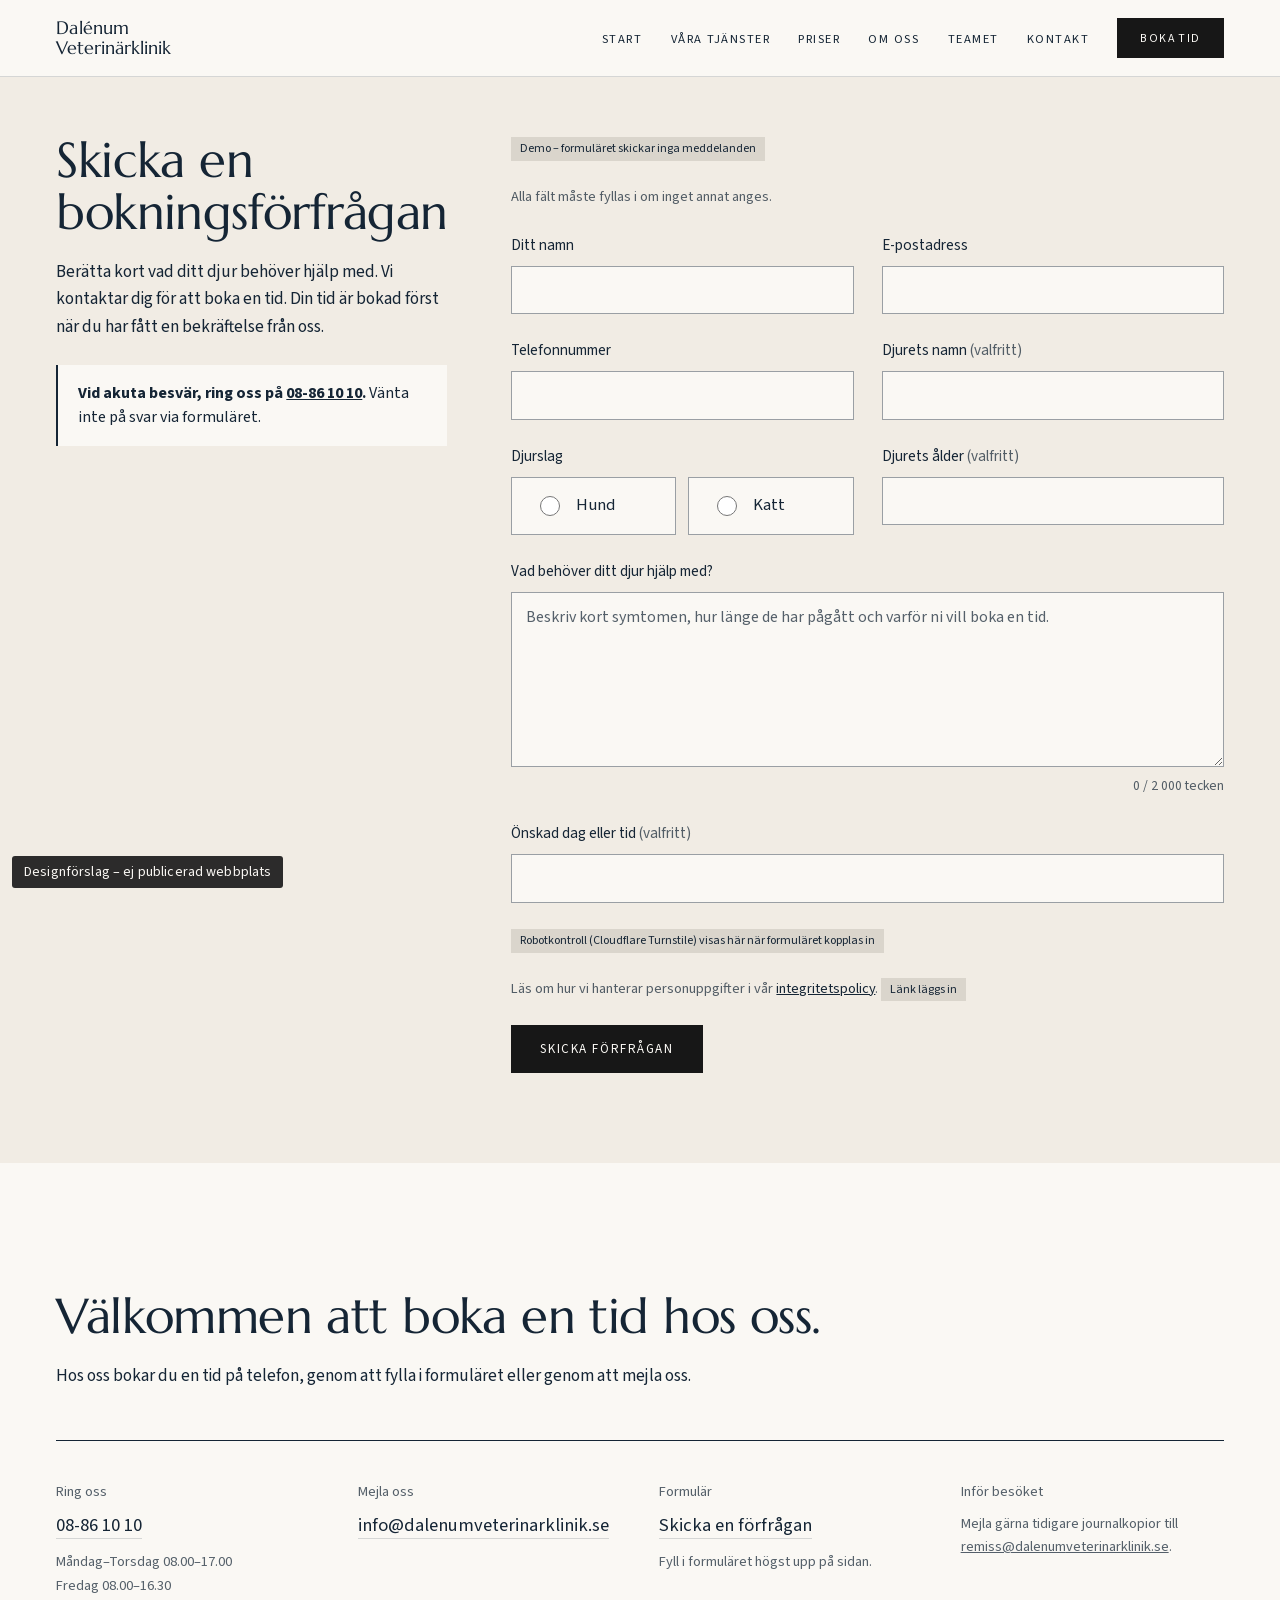
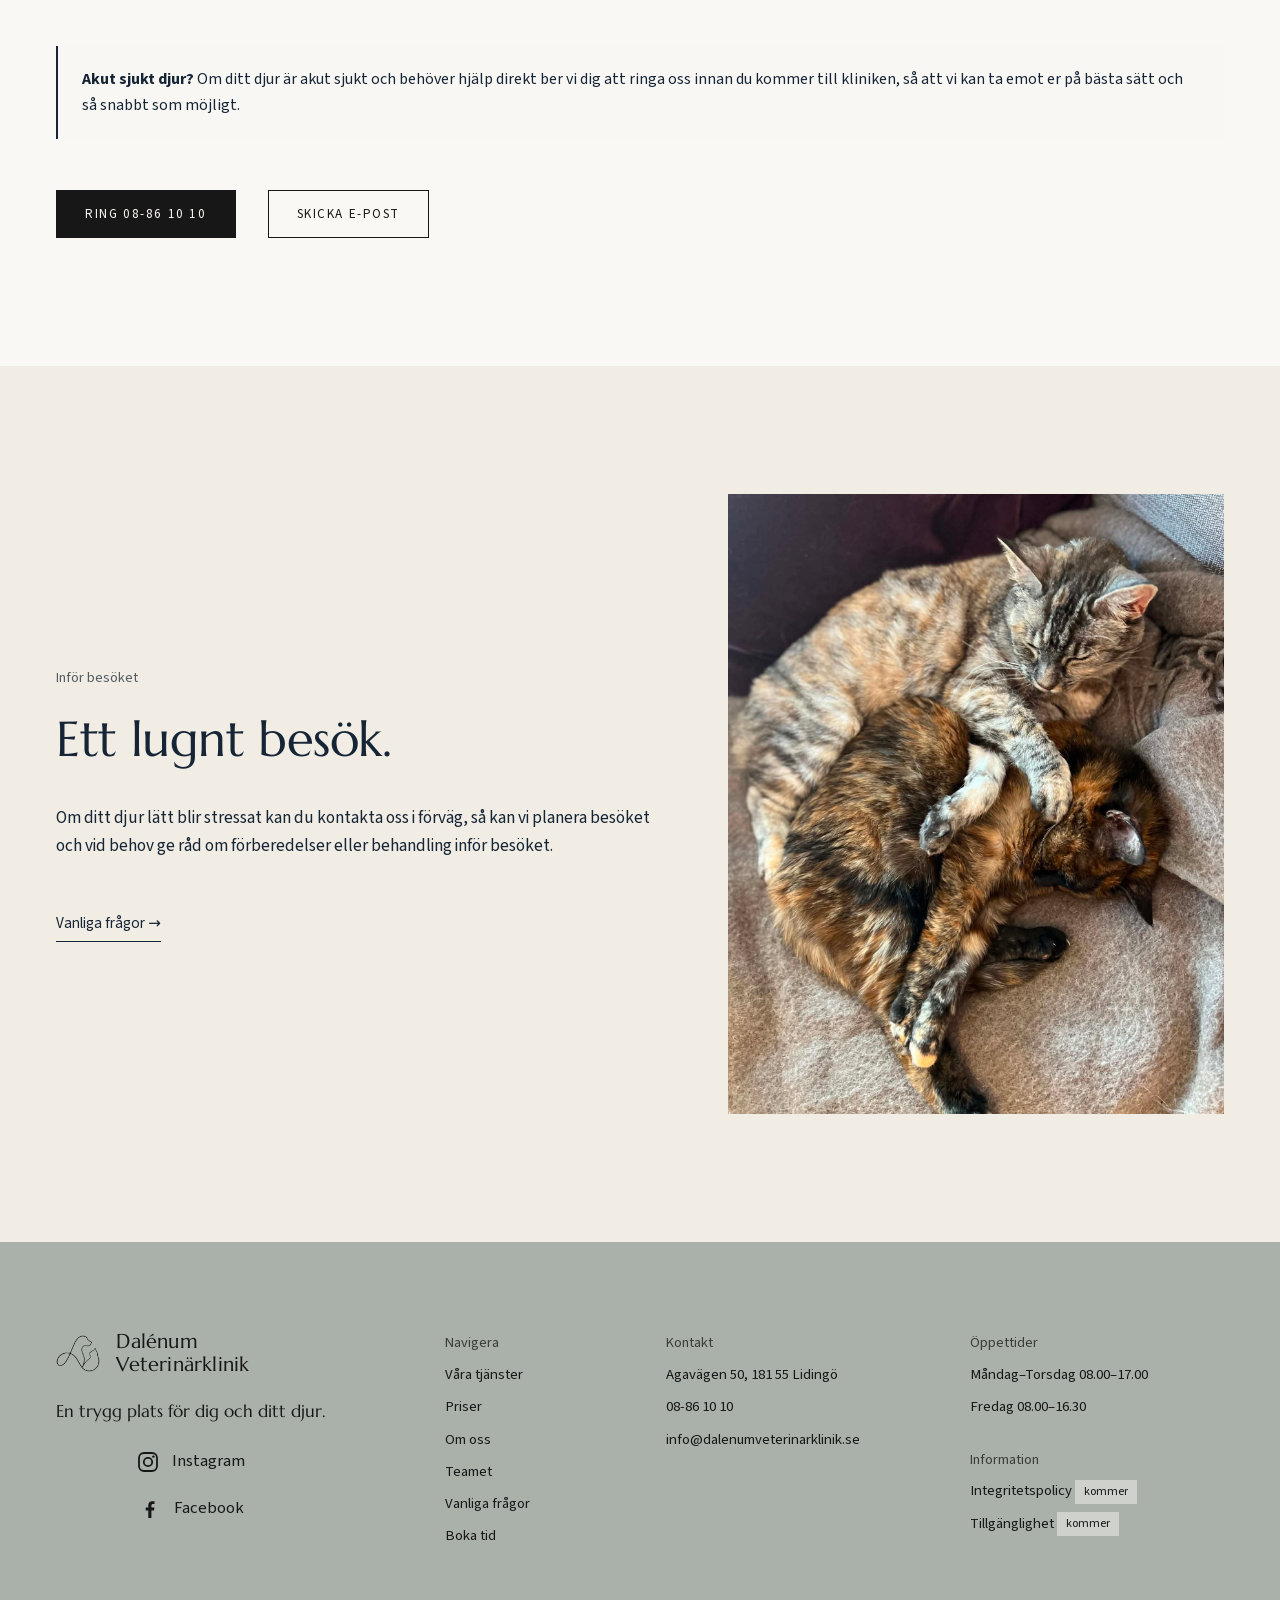
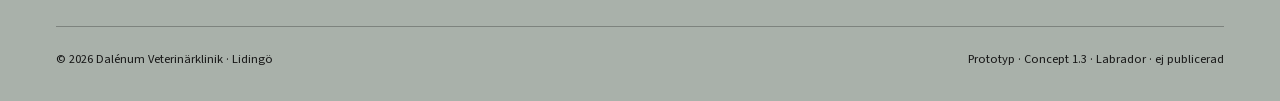
==== bokning.html @ ee797bd1 "Add files via upload" ====
<!doctype html>
<html lang="sv">
<head>
<meta charset="utf-8">
<meta name="viewport" content="width=device-width, initial-scale=1">
<title>Boka tid – Dalénum Veterinärklinik</title>
<meta name="description" content="Boka tid hos Dalénum Veterinärklinik på telefon 08-86 10 10, via formuläret eller via e-post.">
<meta name="robots" content="noindex, nofollow">
<meta name="theme-color" content="#FAF8F4">
<link rel="icon" href="assets/bilder/webbplats/Deloverskrift-kopia.png">
<link rel="stylesheet" href="assets/css/dalenum-tokens.css">
<link rel="stylesheet" href="assets/css/site.css">
</head>
<body>
<style>
.dv-forslag{position:fixed;left:0;bottom:0;z-index:9999;margin:0 0 calc(12px + env(safe-area-inset-bottom,0px)) calc(12px + env(safe-area-inset-left,0px));padding:7px 12px;background:#171717;color:#FAF8F4;font:14px/1.3 'Source Sans 3','Segoe UI',system-ui,sans-serif;letter-spacing:.01em;border-radius:3px;opacity:.9;pointer-events:none}
a[data-forslag-av]{cursor:not-allowed}
</style>
<p class="dv-forslag" role="note">Designförslag – ej publicerad webbplats</p>
<script>
document.addEventListener('click',function(e){var a=e.target.closest&&e.target.closest('a[data-forslag-av]');if(a){e.preventDefault();}});
</script>
<a class="skip" href="#innehall">Hoppa till innehållet</a>

<header class="site-header">
  <div class="wrap">
    <a class="brandmark" href="index.html" aria-label="Dalénum Veterinärklinik – startsida"><b>Dalénum</b><small>Veterinärklinik</small></a>
    <nav class="nav" aria-label="Huvudmeny">
      <ul>
        <li><a href="index.html">Start</a></li>
        <li><a href="tjanster.html">Våra tjänster</a></li>
        <li><a href="priser.html">Priser</a></li>
        <li><a href="om-oss.html">Om oss</a></li>
        <li><a href="team.html">Teamet</a></li>
        <li><a href="kontakt.html">Kontakt</a></li>
      </ul>
      <a class="btn" href="bokning.html">Boka tid</a>
    </nav>
    <div class="header-actions">
      <a class="btn" href="bokning.html">Boka tid</a>
      <button class="menu-toggle" type="button" aria-expanded="false" aria-controls="mobile-menu">Meny</button>
    </div>
  </div>
</header>
<div class="mobile-menu" id="mobile-menu" hidden>
  <ul>
    <li><a href="index.html">Start</a></li>
    <li><a href="tjanster.html">Våra tjänster</a></li>
    <li><a href="priser.html">Priser</a></li>
    <li><a href="om-oss.html">Om oss</a></li>
    <li><a href="team.html">Teamet</a></li>
    <li><a href="kontakt.html">Kontakt &amp; hitta hit</a></li>
    <li><a href="faq.html">Vanliga frågor</a></li>
  </ul>
  <div>
    <a class="btn" href="bokning.html" style="width:100%">Boka tid</a>
    <p class="meta"><a href="#" data-forslag-av aria-disabled="true" title="Avstängt i designförslaget">08-86 10 10</a> · Agavägen 50, Lidingö</p>
  </div>
</div>

<main id="innehall">
  <section class="section bf-section" id="formular" aria-labelledby="formular-rubrik">
    <link rel="stylesheet" href="assets/css/bokning.css">
    <div class="wrap bf-layout">
      <div class="bf-intro">
        <h1 id="formular-rubrik" class="h-l">Skicka en bokningsförfrågan</h1>
        <p class="lead">Berätta kort vad ditt djur behöver hjälp med. Vi kontaktar dig för att boka en tid. Din tid är bokad först när du har fått en bekräftelse från oss.</p>
        <p class="bf-akut"><strong>Vid akuta besvär, ring oss på <a href="#" data-forslag-av aria-disabled="true" title="Avstängt i designförslaget">08-86 10 10</a>.</strong> Vänta inte på svar via formuläret.</p>
      </div>

      <div class="bf-wrap">
        <form class="bf" id="bokningsformular" action="#formular" method="post" novalidate data-endpoint="" data-sitekey="">
          <p class="bf-demo"><span class="ph">Demo – formuläret skickar inga meddelanden</span></p>
          <p class="bf-note">Alla fält måste fyllas i om inget annat anges.</p>

          <div class="bf-summary" id="bf-summary" tabindex="-1" hidden>
            <h3>Kontrollera följande:</h3>
            <ul></ul>
          </div>

          <div class="bf-grid">
            <div class="bf-field" data-field="namn">
              <label for="bf-namn">Ditt namn</label>
              <input id="bf-namn" name="namn" type="text" autocomplete="name" maxlength="100" required aria-describedby="bf-namn-fel">
              <p class="bf-error" id="bf-namn-fel" hidden></p>
            </div>
            <div class="bf-field" data-field="epost">
              <label for="bf-epost">E-postadress</label>
              <input id="bf-epost" name="epost" type="email" autocomplete="email" inputmode="email" maxlength="254" required aria-describedby="bf-epost-fel">
              <p class="bf-error" id="bf-epost-fel" hidden></p>
            </div>
            <div class="bf-field" data-field="telefon">
              <label for="bf-telefon">Telefonnummer</label>
              <input id="bf-telefon" name="telefon" type="tel" autocomplete="tel" inputmode="tel" maxlength="30" required aria-describedby="bf-telefon-fel">
              <p class="bf-error" id="bf-telefon-fel" hidden></p>
            </div>
            <div class="bf-field" data-field="djurets_namn">
              <label for="bf-djurets-namn">Djurets namn <span class="bf-opt">(valfritt)</span></label>
              <input id="bf-djurets-namn" name="djurets_namn" type="text" autocomplete="off" maxlength="60" aria-describedby="bf-djurets-namn-fel">
              <p class="bf-error" id="bf-djurets-namn-fel" hidden></p>
            </div>
            <fieldset class="bf-field" data-field="djurslag" aria-describedby="bf-djurslag-fel">
              <legend>Djurslag</legend>
              <div class="bf-choices">
                <label class="bf-choice" for="bf-djurslag-hund"><input id="bf-djurslag-hund" name="djurslag" type="radio" value="hund" required> Hund</label>
                <label class="bf-choice" for="bf-djurslag-katt"><input id="bf-djurslag-katt" name="djurslag" type="radio" value="katt"> Katt</label>
              </div>
              <p class="bf-error" id="bf-djurslag-fel" hidden></p>
            </fieldset>
            <div class="bf-field" data-field="alder">
              <label for="bf-alder">Djurets ålder <span class="bf-opt">(valfritt)</span></label>
              <input id="bf-alder" name="alder" type="text" autocomplete="off" maxlength="30" aria-describedby="bf-alder-fel">
              <p class="bf-error" id="bf-alder-fel" hidden></p>
            </div>
            <div class="bf-field bf-field--wide" data-field="meddelande">
              <label for="bf-meddelande">Vad behöver ditt djur hjälp med?</label>
              <textarea id="bf-meddelande" name="meddelande" rows="6" maxlength="2000" required placeholder="Beskriv kort symtomen, hur länge de har pågått och varför ni vill boka en tid." aria-describedby="bf-meddelande-antal bf-meddelande-fel"></textarea>
              <p class="bf-count" id="bf-meddelande-antal">0 / 2 000 tecken</p>
              <p class="bf-error" id="bf-meddelande-fel" hidden></p>
            </div>
            <div class="bf-field bf-field--wide" data-field="onskad_tid">
              <label for="bf-onskad-tid">Önskad dag eller tid <span class="bf-opt">(valfritt)</span></label>
              <input id="bf-onskad-tid" name="onskad_tid" type="text" autocomplete="off" maxlength="200" aria-describedby="bf-onskad-tid-fel">
              <p class="bf-error" id="bf-onskad-tid-fel" hidden></p>
            </div>
          </div>

          <div class="bf-hp" aria-hidden="true">
            <label for="bf-webbplats">Lämna detta fält tomt</label>
            <input id="bf-webbplats" name="webbplats" type="text" tabindex="-1" autocomplete="off">
          </div>

          <div class="bf-turnstile" data-turnstile><span class="ph">Robotkontroll (Cloudflare Turnstile) visas här när formuläret kopplas in</span></div>

          <p class="bf-privacy">Läs om hur vi hanterar personuppgifter i vår <a href="#" data-integritet>integritetspolicy</a>. <span class="ph">Länk läggs in</span></p>

          <div class="bf-actions">
            <button class="btn" type="submit">Skicka förfrågan</button>
          </div>
          <div class="bf-status" role="status" aria-live="polite"></div>
          <noscript><p class="bf-status is-error">Formuläret kräver JavaScript. Ring oss på 08-86 10 10 eller mejla info@dalenumveterinarklinik.se.</p></noscript>
        </form>
        <div class="bf-done" id="bf-tack" tabindex="-1" hidden>
          <p>Tack! Vi har tagit emot din förfrågan och kontaktar dig för att boka en tid.</p>
        </div>
      </div>
    </div>
    <script src="assets/js/bokning.js" defer></script>
  </section>

  <section class="section bf-vagar" aria-labelledby="rubrik">
    <div class="wrap">
      <h2 id="rubrik" class="h-l">Välkommen att boka en tid hos oss.</h2>
      <p class="lead">Hos oss bokar du en tid på telefon, genom att fylla i formuläret eller genom att mejla oss.</p>
      <div class="contact-grid">
        <div><h3>Ring oss</h3><p class="val"><a href="#" data-forslag-av aria-disabled="true" title="Avstängt i designförslaget">08-86 10 10</a></p><p class="small">Måndag–Torsdag 08.00–17.00<br>Fredag 08.00–16.30</p></div>
        <div><h3>Mejla oss</h3><p class="val"><a href="#" data-forslag-av aria-disabled="true" title="Avstängt i designförslaget">info@dalenum<wbr>veterinarklinik.se</a></p></div>
        <div><h3>Formulär</h3><p class="val"><a href="#formular">Skicka en förfrågan</a></p><p class="small">Fyll i formuläret högst upp på sidan.</p></div>
        <div><h3>Inför besöket</h3><p class="small" style="margin-top:0">Mejla gärna tidigare journalkopior till <a href="#" data-forslag-av aria-disabled="true" title="Avstängt i designförslaget">remiss@dalenum<wbr>veterinarklinik.se</a>.</p></div>
      </div>
      <p class="emergency"><strong>Akut sjukt djur?</strong> Om ditt djur är akut sjukt och behöver hjälp direkt ber vi dig att ringa oss innan du kommer till kliniken, så att vi kan ta emot er på bästa sätt och så snabbt som möjligt.</p>
      <div class="actions"><a class="btn" href="#" data-forslag-av aria-disabled="true" title="Avstängt i designförslaget">Ring 08-86 10 10</a><a class="btn btn--ghost" href="#" data-forslag-av aria-disabled="true" title="Avstängt i designförslaget">Skicka e-post</a></div>
    </div>
  </section>

  <section class="section section--sand" aria-labelledby="stress">
    <div class="wrap media-split">
      <div>
        <p class="eyebrow">Inför besöket</p>
        <h2 id="stress" class="h-l" style="margin-top:24px">Ett lugnt besök.</h2>
        <p class="lead">Om ditt djur lätt blir stressat kan du kontakta oss i förväg, så kan vi planera besöket och vid behov ge råd om förberedelser eller behandling inför besöket.</p>
        <div class="actions"><a class="link-arrow" href="faq.html">Vanliga frågor →</a></div>
      </div>
      <figure><img src="assets/bilder/webbplats/att.CiXtO0aCOrXA8X3R5BiCCmCoV8J3jv5BSn4pcNFmQ08.jpg" alt="Två katter som sover tätt ihop på en filt" loading="lazy"></figure>
    </div>
  </section>

</main>

<footer class="site-footer">
  <div class="wrap">
    <div class="footer-top">
      <div>
        <div class="footer-brand">
          <img src="assets/logo/web/png/dalenum-symbol-tunn-charcoal.png" alt="" width="40">
          <div><b>Dalénum</b><small>Veterinärklinik</small></div>
        </div>
        <div class="footer-claim-block">
        <p class="footer-claim">En trygg plats för dig och ditt djur.</p>
        <ul class="social-list">
          <li><a class="social" href="https://www.instagram.com/dalenumveterinarklinik/" target="_blank" rel="noopener"><svg aria-hidden="true" viewBox="0 0 24 24" width="24" height="24"><rect x="3" y="3" width="18" height="18" rx="5" fill="none" stroke="currentColor" stroke-width="1.8"/><circle cx="12" cy="12" r="4.2" fill="none" stroke="currentColor" stroke-width="1.8"/><circle cx="17.4" cy="6.6" r="1.2" fill="currentColor"/></svg>Instagram</a></li>
          <li><a class="social" href="https://www.facebook.com/p/Dal%C3%A9num-Veterin%C3%A4rklinik-61583738001344/" target="_blank" rel="noopener"><svg aria-hidden="true" viewBox="0 0 24 24" width="24" height="24"><path fill="currentColor" d="M13.4 21v-7.6h2.6l.4-3h-3V8.5c0-.9.3-1.5 1.5-1.5h1.6V4.3c-.3 0-1.2-.1-2.3-.1-2.3 0-3.9 1.4-3.9 4v2.2H7.7v3h2.6V21h3.1z"/></svg>Facebook</a></li>
        </ul>
        </div>
      </div>
      <div>
        <h3>Navigera</h3>
        <ul>
          <li><a href="tjanster.html">Våra tjänster</a></li>
          <li><a href="priser.html">Priser</a></li>
          <li><a href="om-oss.html">Om oss</a></li>
          <li><a href="team.html">Teamet</a></li>
          <li><a href="faq.html">Vanliga frågor</a></li>
          <li><a href="bokning.html" aria-current="page">Boka tid</a></li>
        </ul>
      </div>
      <div>
        <h3>Kontakt</h3>
        <ul>
          <li>Agavägen 50, 181 55 Lidingö</li>
          <li><a href="#" data-forslag-av aria-disabled="true" title="Avstängt i designförslaget">08-86 10 10</a></li>
          <li><a href="#" data-forslag-av aria-disabled="true" title="Avstängt i designförslaget">info@dalenumveterinarklinik.se</a></li>
        </ul>
      </div>
      <div>
        <h3>Öppettider</h3>
        <ul>
          <li>Måndag–Torsdag 08.00–17.00</li>
          <li>Fredag 08.00–16.30</li>
        </ul>
        <h3 style="margin-top:28px">Information</h3>
        <ul>
          <li>Integritetspolicy <span class="ph">kommer</span></li>
          <li>Tillgänglighet <span class="ph">kommer</span></li>
        </ul>
      </div>
    </div>
    <div class="footer-bottom">
      <span>© 2026 Dalénum Veterinärklinik · Lidingö</span>
      <span>Prototyp · Concept 1.3 · Labrador · ej publicerad</span>
    </div>
  </div>
</footer>

<script src="assets/js/site.js"></script>
</body>
</html>
---- assets/css/dalenum-tokens.css ----
:root {
  --dalenum-color-midnight-blue: #152535;   
  --dalenum-color-ivory: #FAF8F4;           
  --dalenum-color-stone: #D8D3CA;           
  --dalenum-color-sage-grey: #8E9991;       
  --dalenum-color-charcoal: #171717;        
  --dalenum-color-midnight-blue-rgb: 21, 37, 53;
  --dalenum-color-ivory-rgb: 250, 248, 244;
  --dalenum-color-stone-rgb: 216, 211, 202;
  --dalenum-color-sage-grey-rgb: 142, 153, 145;
  --dalenum-color-charcoal-rgb: 23, 23, 23;
  --dalenum-font-heading: Georgia, "Times New Roman", serif;
  --dalenum-font-weight-regular: 400;
}
---- assets/css/site.css ----
@font-face { font-family: 'Marcellus'; font-style: normal; font-weight: 400; font-display: swap; src: url(../fonts/marcellus-latin-ext-400-normal.woff2) format('woff2'); unicode-range: U+0100-02BA,U+02BD-02C5,U+02C7-02CC,U+02CE-02D7,U+02DD-02FF,U+0304,U+0308,U+0329,U+1D00-1DBF,U+1E00-1E9F,U+1EF2-1EFF,U+2020,U+20A0-20AB,U+20AD-20C0,U+2113,U+2C60-2C7F,U+A720-A7FF; }
@font-face { font-family: 'Marcellus'; font-style: normal; font-weight: 400; font-display: swap; src: url(../fonts/marcellus-latin-400-normal.woff2) format('woff2'); unicode-range: U+0000-00FF,U+0131,U+0152-0153,U+02BB-02BC,U+02C6,U+02DA,U+02DC,U+0304,U+0308,U+0329,U+2000-206F,U+20AC,U+2122,U+2191,U+2193,U+2212,U+2215,U+FEFF,U+FFFD; }

@font-face { font-family: 'Source Sans 3'; font-style: normal; font-weight: 400; font-display: swap; src: url(../fonts/source-sans-3-latin-ext-400-normal.woff2) format('woff2'); unicode-range: U+0100-02AF,U+0304,U+0308,U+0329,U+1E00-1E9F,U+1EF2-1EFF,U+2020,U+20A0-20AB,U+20AD-20CF,U+2113,U+2C60-2C7F,U+A720-A7FF; }
@font-face { font-family: 'Source Sans 3'; font-style: normal; font-weight: 400; font-display: swap; src: url(../fonts/source-sans-3-latin-400-normal.woff2) format('woff2'); unicode-range: U+0000-00FF,U+0131,U+0152-0153,U+02BB-02BC,U+02C6,U+02DA,U+02DC,U+0304,U+0308,U+0329,U+2000-206F,U+2074,U+20AC,U+2122,U+2191,U+2193,U+2212,U+2215,U+FEFF,U+FFFD; }
@font-face { font-family: 'Source Sans 3'; font-style: normal; font-weight: 600; font-display: swap; src: url(../fonts/source-sans-3-latin-ext-600-normal.woff2) format('woff2'); unicode-range: U+0100-02AF,U+0304,U+0308,U+0329,U+1E00-1E9F,U+1EF2-1EFF,U+2020,U+20A0-20AB,U+20AD-20CF,U+2113,U+2C60-2C7F,U+A720-A7FF; }
@font-face { font-family: 'Source Sans 3'; font-style: normal; font-weight: 600; font-display: swap; src: url(../fonts/source-sans-3-latin-600-normal.woff2) format('woff2'); unicode-range: U+0000-00FF,U+0131,U+0152-0153,U+02BB-02BC,U+02C6,U+02DA,U+02DC,U+0304,U+0308,U+0329,U+2000-206F,U+2074,U+20AC,U+2122,U+2191,U+2193,U+2212,U+2215,U+FEFF,U+FFFD; }
@font-face { font-family: 'Source Sans 3'; font-style: normal; font-weight: 700; font-display: swap; src: url(../fonts/source-sans-3-latin-ext-700-normal.woff2) format('woff2'); unicode-range: U+0100-02AF,U+0304,U+0308,U+0329,U+1E00-1E9F,U+1EF2-1EFF,U+2020,U+20A0-20AB,U+20AD-20CF,U+2113,U+2C60-2C7F,U+A720-A7FF; }
@font-face { font-family: 'Source Sans 3'; font-style: normal; font-weight: 700; font-display: swap; src: url(../fonts/source-sans-3-latin-700-normal.woff2) format('woff2'); unicode-range: U+0000-00FF,U+0131,U+0152-0153,U+02BB-02BC,U+02C6,U+02DA,U+02DC,U+0304,U+0308,U+0329,U+2000-206F,U+2074,U+20AC,U+2122,U+2191,U+2193,U+2212,U+2215,U+FEFF,U+FFFD; }

:root {
  --wordmark: 'Marcellus', var(--dalenum-font-heading);
  --ink: var(--dalenum-color-midnight-blue);
  --paper: var(--dalenum-color-ivory);
  --stone: var(--dalenum-color-stone);
  --charcoal: var(--dalenum-color-charcoal);
  --ink-rgb: var(--dalenum-color-midnight-blue-rgb);
  --paper-rgb: var(--dalenum-color-ivory-rgb);
  --stone-rgb: var(--dalenum-color-stone-rgb);
  --sand: #F1ECE4;            

  --serif: var(--wordmark); 
  --sans: 'Source Sans 3', 'Segoe UI', system-ui, sans-serif; 

  --side: clamp(20px, 4.4vw, 72px);
  --max: 1520px;
  --section: clamp(80px, 10vw, 160px);
  --line: rgba(var(--ink-rgb), 0.16);
  --muted: rgba(var(--ink-rgb), 0.72);
  --header-h: 76px;
}

*, *::before, *::after { box-sizing: border-box; }
[hidden] { display: none !important; }
html { -webkit-text-size-adjust: 100%; scroll-padding-top: calc(var(--header-h) + 16px); }
body {
  margin: 0; background: var(--paper); color: var(--ink);
  font-family: var(--sans); font-size: clamp(16px, 1.05vw, 18px); line-height: 1.65;
  -webkit-font-smoothing: antialiased; text-rendering: optimizeLegibility;
}
img { display: block; max-width: 100%; height: auto; }
a { color: inherit; }
h1, h2, h3 { font-family: var(--serif); font-weight: var(--dalenum-font-weight-regular); margin: 0; letter-spacing: -0.012em; }
p { margin: 0; }
p + p { margin-top: 1em; }
:focus-visible { outline: 2px solid currentColor; outline-offset: 4px; }

.skip { position: absolute; left: var(--side); top: -100px; z-index: 100; background: var(--ink); color: var(--paper); padding: 10px 16px; text-decoration: none; }
.skip:focus { top: 12px; }
.wrap { width: 100%; max-width: var(--max); margin: 0 auto; padding: 0 var(--side); }
.nowrap { white-space: nowrap; }

.eyebrow { font-family: var(--sans); font-size: 0.72rem; letter-spacing: 0.2em; text-transform: uppercase; color: var(--muted); }
.eyebrow::before { content: ""; display: inline-block; width: 28px; height: 1px; background: currentColor; vertical-align: middle; margin-right: 14px; opacity: 0.6; }


.ph { display: inline-block; font-family: var(--sans); font-size: 0.66rem; letter-spacing: 0.14em; text-transform: uppercase; color: var(--ink); background: rgba(var(--stone-rgb), 0.9); padding: 4px 9px 3px; line-height: 1.4; vertical-align: middle; }
.credit { font-size: 0.72rem; color: var(--muted); margin-top: 10px; letter-spacing: 0.02em; }
.credit a { text-decoration: none; border-bottom: 1px solid var(--line); }


.btn {
  display: inline-flex; align-items: center; justify-content: center; gap: 12px;
  font-family: var(--sans); font-size: 0.82rem; letter-spacing: 0.12em; text-transform: uppercase; text-decoration: none; line-height: 1;
  padding: 17px 28px 16px; border: 1px solid var(--ink); background: var(--ink); color: var(--paper);
  transition: background-color .25s ease, color .25s ease;
}
.btn:hover { background: transparent; color: var(--ink); }
.btn--ghost { background: transparent; color: var(--ink); }
.btn--ghost:hover { background: var(--ink); color: var(--paper); }

.btn { background: var(--charcoal); border-color: var(--charcoal); }
.btn:hover { color: var(--charcoal); }
.btn--ghost { background: transparent; color: var(--charcoal); border-color: var(--charcoal); }
.btn--ghost:hover { background: var(--charcoal); color: var(--paper); }
.mosaic .m2.map a { display: block; height: calc(100% - 28px); }
.mosaic .m2.map img { height: 100%; object-position: 50% 50%; }
@media (max-width: 900px) { .mosaic .m2.map a { height: auto; } .mosaic .m2.map img { height: auto; aspect-ratio: 4 / 3; } }
.btn[href="bokning.html"] { background: var(--charcoal); border-color: var(--charcoal); color: var(--paper); }
.btn[href="bokning.html"]:hover { background: transparent; color: var(--charcoal); }
.btn:focus-visible { outline: 2px solid var(--charcoal); outline-offset: 3px; }
.link-arrow { font-size: 0.82rem; letter-spacing: 0.12em; text-transform: uppercase; text-decoration: none; border-bottom: 1px solid currentColor; padding-bottom: 5px; }
.actions { display: flex; flex-wrap: wrap; align-items: center; gap: 20px 32px; margin-top: clamp(32px, 4vw, 52px); }
.more { margin-top: clamp(32px, 4vw, 48px); display: flex; justify-content: flex-end; }


.site-header { position: sticky; top: 0; z-index: 50; background: var(--paper); border-bottom: 1px solid var(--line); }
.site-header .wrap { display: flex; align-items: center; justify-content: space-between; height: var(--header-h); gap: 24px; }
.brandmark { text-decoration: none; display: flex; flex-direction: column; line-height: 1; }
.brandmark b { font-family: var(--serif); font-weight: 400; font-size: 1.22rem; letter-spacing: 0.01em; }

.brandmark b, .brandmark small { font-family: var(--wordmark); font-weight: 400; font-size: 1.12rem; line-height: 1.12; letter-spacing: 0.01em; text-transform: none; margin: 0; color: var(--ink); }

.hero-lab__logo.lockup { display: flex; align-items: center; gap: clamp(14px, 1.6vw, 26px); width: auto; }
.lockup img { width: clamp(96px, 9.5vw, 158px); height: auto; flex: none; }
.lockup .wordmark { font-family: var(--wordmark); font-size: clamp(1.5rem, 2.5vw, 2.5rem); line-height: 1.1; color: var(--ink); letter-spacing: 0.005em; }
.nav { display: flex; align-items: center; gap: clamp(20px, 2.2vw, 40px); }
.nav ul { list-style: none; margin: 0; padding: 0; display: flex; gap: clamp(18px, 2.2vw, 38px); }
.nav a:not(.btn) { font-size: 0.78rem; letter-spacing: 0.12em; text-transform: uppercase; text-decoration: none; padding: 6px 0; border-bottom: 1px solid transparent; transition: border-color .2s ease; }
.nav a:not(.btn):hover, .nav a[aria-current="page"] { border-bottom-color: currentColor; }
.nav .btn { padding: 14px 22px 13px; font-size: 0.74rem; }
.menu-toggle { display: none; background: none; border: 0; color: var(--ink); cursor: pointer; font: inherit; font-size: 0.74rem; letter-spacing: 0.16em; text-transform: uppercase; padding: 12px 4px; }
.header-actions { display: none; }
.mobile-menu { position: fixed; inset: var(--header-h) 0 0 0; z-index: 49; background: var(--paper); padding: 32px var(--side) 48px; display: flex; flex-direction: column; justify-content: space-between; overflow-y: auto; }
.mobile-menu ul { list-style: none; margin: 0; padding: 0; }
.mobile-menu li { border-bottom: 1px solid var(--line); }
.mobile-menu li a { display: block; font-family: var(--serif); font-size: 1.8rem; text-decoration: none; padding: 13px 0; }
.mobile-menu .meta { font-size: 0.9rem; color: var(--muted); margin-top: 32px; }


.hero figure { margin: 0; }
.hero--framed .hero-frame { max-width: var(--max); margin: 0 auto; padding: clamp(12px, 1.4vw, 24px) var(--side) 0; }
.hero--bleed .hero-frame { padding: 0; }
.hero img { width: 100%; height: auto; }

.hero--flat img { height: min(clamp(300px, 29vw, 430px), calc((100vw - 2 * var(--side)) * 0.6)); object-fit: cover; object-position: 50% 74%; }

.hero-lab--color .hero-lab__dog { filter: none; object-position: 55% 60%; }
.hero + .section, .hero-lab + .section { padding-top: clamp(40px, 4.4vw, 64px); }


.hero-lab__frame { max-width: var(--max); margin: 0 auto; padding: clamp(12px, 1.4vw, 24px) var(--side) 0; }
.hero-lab__stage { position: relative; height: clamp(340px, 29vw, 430px); background: var(--sand); overflow: hidden; }
.hero-lab__dog { position: absolute; top: 0; right: 0; width: 52%; height: 100%; object-fit: cover; object-position: 50% 20%; filter: grayscale(1) contrast(1.06) brightness(1.02); }
.hero-lab__stage::after { content: ""; position: absolute; inset: 0 0 0 48%; pointer-events: none;
  background: linear-gradient(90deg, var(--sand) 0%, rgba(241, 236, 228, 0.78) 14%, rgba(241, 236, 228, 0.25) 34%, rgba(241, 236, 228, 0) 52%); }
.hero-lab__logo { position: absolute; z-index: 1; left: clamp(28px, 6%, 110px); top: 50%; transform: translateY(-50%); width: clamp(240px, 25vw, 420px); height: auto; }


.clinic-grid { display: grid; grid-template-columns: 7fr 5fr; grid-template-rows: 1fr 1fr; gap: clamp(10px, 1.2vw, 18px); }
.clinic-grid figure { margin: 0; position: relative; }
.clinic-grid img { width: 100%; height: 100%; object-fit: cover; display: block; }
.clinic-grid .c1 { grid-row: 1 / 3; } .clinic-grid .c1 img { aspect-ratio: 4 / 3.4; }
.clinic-grid figcaption { font-size: 0.75rem; color: var(--muted); margin-top: 6px; }
.clinic-grid .c2, .clinic-grid .c3 { display: flex; flex-direction: column; } .clinic-grid .c2 img, .clinic-grid .c3 img { flex: 1; min-height: 0; }
@media (max-width: 900px) { .clinic-grid { grid-template-columns: 1fr 1fr; grid-template-rows: auto; } .clinic-grid .c1 { grid-column: 1 / -1; grid-row: auto; } .clinic-grid .c2 img, .clinic-grid .c3 img { aspect-ratio: 4 / 3; } }

.people--small { grid-template-columns: repeat(4, minmax(0, 1fr)); gap: clamp(16px, 2vw, 32px); }
.people--small .person h3 { font-size: clamp(1.2rem, 1.5vw, 1.45rem); margin-top: 14px; }
.people--small .person .tags { font-size: 0.95rem; }
@media (max-width: 620px) { .people--small { grid-template-columns: 1fr 1fr; } }


.facade-img { margin: 0; }
.facade-img img { width: 100%; height: auto; }
.facade-img figcaption { font-size: 0.8rem; color: var(--muted); margin-top: 12px; }
.facade-img figcaption a { text-decoration: none; border-bottom: 1px solid var(--line); }


.find { background: var(--stone); }
.find__inner { max-width: var(--max); margin: 0 auto; display: grid; grid-template-columns: 6fr 5fr; align-items: stretch; }
.find__text { padding: var(--section) var(--side); }
.find__text h2 { margin-top: 24px; }
.find .ph { background: var(--paper); }
.find__addr { font-family: var(--serif); font-size: clamp(1.3rem, 1.9vw, 1.75rem); line-height: 1.4; margin-top: clamp(24px, 3vw, 40px); }
.find__facts { margin: clamp(28px, 3vw, 40px) 0 0; display: grid; gap: 18px; border-top: 1px solid var(--ink); padding-top: 22px; max-width: 34em; }
.find__facts dt { font-size: 0.7rem; letter-spacing: 0.2em; text-transform: uppercase; color: var(--muted); }
.find__facts dd { margin: 4px 0 0; }
.find__facts a { text-decoration: none; border-bottom: 1px solid var(--line); }
.find__media { margin: 0; position: relative; min-height: 100%; }
.find__media img { width: 100%; height: 100%; object-fit: cover; object-position: 85% 60%; display: block; }
.find__media::before { content: ""; position: absolute; inset: 0 auto 0 0; width: 22%; background: linear-gradient(90deg, var(--stone), rgba(216, 211, 202, 0)); pointer-events: none; }
.find__media figcaption { position: absolute; left: 24px; top: 20px; }

.hero-missing { aspect-ratio: 21 / 8; width: 100%; background: var(--stone); display: grid; place-items: center; text-align: center; padding: 24px; }


.section { padding: var(--section) 0; }
.section--sand { background: var(--sand); }
.section--stone { background: var(--stone); }
.split { display: grid; grid-template-columns: 4fr 8fr; gap: clamp(32px, 5vw, 96px); }
.split > .eyebrow { padding-top: 0.9em; }

.split, .section-head { grid-template-columns: minmax(0, 1fr); gap: clamp(14px, 1.6vw, 22px); }
.split > .eyebrow, .section-head > .eyebrow { padding-top: 0; }
.split > div, .section-head > div { max-width: 60rem; }
.people--inset { margin-left: 0 !important; }
.page-head--tight { padding-top: clamp(40px, 5vw, 80px); }
@media (min-width: 1101px) { .rows li > a, .rows li > .row { grid-template-columns: 3.5rem 5fr 5fr 0.6fr; } }

.welcome-block { max-width: 52rem; }
.welcome-block .welcome-label { margin-bottom: clamp(16px, 2vw, 24px); }
.h-xl { font-size: clamp(2.4rem, 5.4vw, 5.2rem); line-height: 1.04; max-width: 13em; }
.h-l { font-size: clamp(2rem, 3.8vw, 3.6rem); line-height: 1.08; }
.h-m { font-size: clamp(1.5rem, 2.4vw, 2.2rem); line-height: 1.15; }
.lead { font-size: clamp(1.05rem, 1.35vw, 1.3rem); line-height: 1.6; max-width: 33em; margin-top: clamp(24px, 3vw, 40px); }
.body-text { max-width: 36em; }
.section-head { display: grid; grid-template-columns: 4fr 8fr; gap: clamp(32px, 5vw, 96px); align-items: start; padding-bottom: clamp(32px, 4vw, 56px); }
.section-head > .eyebrow { padding-top: 0.9em; }
.section-head .lead { margin-top: 18px; }


.facts { display: grid; grid-template-columns: repeat(3, 1fr); border-top: 1px solid var(--ink); margin-top: clamp(56px, 7vw, 104px); }
.facts > div { padding: 22px 24px 0 0; }
.facts h3 { font-family: var(--sans); font-size: 0.7rem; letter-spacing: 0.2em; text-transform: uppercase; color: var(--muted); margin-bottom: 10px; }
.facts p { font-family: var(--serif); font-size: clamp(1.05rem, 1.35vw, 1.25rem); line-height: 1.45; }
.facts a { text-decoration: none; border-bottom: 1px solid var(--line); }


.greeting .wrap { display: grid; grid-template-columns: 5fr 7fr; gap: clamp(40px, 6vw, 120px); align-items: start; }
.duo { display: grid; grid-template-columns: 1fr 1fr; gap: clamp(10px, 1.2vw, 18px); position: sticky; top: calc(var(--header-h) + 32px); }
.duo figure { margin: 0; }
.duo img { width: 100%; aspect-ratio: 4 / 5; object-fit: cover; object-position: 50% 25%; }
.duo figcaption { font-size: 0.8rem; margin-top: 10px; color: var(--muted); }
.greeting h2 { margin-top: 24px; }
.greeting .letter { margin-top: clamp(28px, 3vw, 44px); max-width: 34em; font-size: clamp(1rem, 1.15vw, 1.12rem); }
.greeting .letter p:first-child { font-family: var(--serif); font-size: clamp(1.3rem, 1.9vw, 1.75rem); line-height: 1.4; }
.signature { margin-top: clamp(32px, 3.5vw, 48px); font-family: var(--serif); font-size: clamp(1.6rem, 2.4vw, 2.2rem); }
.signature small { display: block; font-family: var(--sans); font-size: 0.72rem; letter-spacing: 0.18em; text-transform: uppercase; color: var(--muted); margin-top: 8px; }


.rows { list-style: none; margin: 0; padding: 0; border-top: 1px solid var(--ink); }
.rows li { border-bottom: 1px solid var(--line); }
.rows a, .rows .row { display: grid; grid-template-columns: 4fr 4fr 3.4fr 0.6fr; gap: clamp(16px, 3vw, 48px); align-items: baseline; padding: clamp(22px, 2.4vw, 32px) 0; text-decoration: none; }
.rows .no { font-size: 0.75rem; letter-spacing: 0.16em; color: var(--muted); }
.rows .name { font-family: var(--serif); font-size: clamp(1.35rem, 2.1vw, 2rem); line-height: 1.15; }
.rows .desc { color: var(--muted); font-size: 0.95rem; }
.rows .arrow { justify-self: end; font-size: 1.2rem; transition: transform .3s ease; }
.rows a:hover .arrow { transform: translateX(6px); }
.rows a:hover .name { text-decoration: underline; text-decoration-thickness: 1px; text-underline-offset: 6px; }


.animals .head { display: flex; flex-wrap: wrap; justify-content: space-between; align-items: end; gap: 24px; margin-bottom: clamp(28px, 3.5vw, 48px); }
.animals h2 { font-size: clamp(2.6rem, 6vw, 5.6rem); line-height: 1; letter-spacing: -0.02em; }
.animals .head p { max-width: 26em; color: var(--ink); }
.trio { display: grid; grid-template-columns: 5fr 4fr 4fr; gap: clamp(10px, 1.2vw, 18px); }
.trio figure { margin: 0; }
.trio img { width: 100%; height: 100%; aspect-ratio: 4 / 5; object-fit: cover; }
.trio figure:first-child img { aspect-ratio: auto; height: 100%; }


.people { display: grid; grid-template-columns: 1fr 1fr; gap: clamp(24px, 4vw, 72px); }
.person { margin: 0; }
@media (min-width: 901px) { .people--inset { margin-left: calc(33.333% + 12px); } }
.person img { width: 100%; aspect-ratio: 4 / 5; object-fit: cover; object-position: 50% 22%; }
.person h3 { font-size: clamp(1.6rem, 2.4vw, 2.2rem); margin-top: 24px; }
.person .role { font-size: 0.72rem; letter-spacing: 0.18em; text-transform: uppercase; color: var(--muted); margin-top: 8px; }
.person .bio { margin-top: 18px; max-width: 34em; }
.person .tags { margin-top: 14px; font-family: var(--serif); font-size: 1.1rem; }


.mosaic { display: grid; grid-template-columns: repeat(12, 1fr); gap: clamp(10px, 1.2vw, 18px); }
.mosaic figure { margin: 0; }
.mosaic img { width: 100%; height: auto; object-fit: cover; }
.mosaic .m1 { grid-column: span 8; } .mosaic .m1 img { aspect-ratio: 3 / 2; }
.mosaic .m2 { grid-column: span 4; } .mosaic .m2 img { aspect-ratio: auto; height: calc(100% - 28px); }
.mosaic .m3 { grid-column: span 5; } .mosaic .m3 img { aspect-ratio: 4 / 3; }
.mosaic .m4 { grid-column: span 7; } .mosaic .m4 img { aspect-ratio: 16 / 9.6; }
.mosaic figcaption { font-size: 0.72rem; color: var(--muted); margin-top: 8px; line-height: 1.4; }
.mosaic figcaption a { text-decoration: none; border-bottom: 1px solid var(--line); }


.price-teaser .wrap { display: grid; grid-template-columns: 5fr 7fr; gap: clamp(32px, 6vw, 120px); align-items: start; }
.price-list { list-style: none; margin: 0; padding: 0; border-top: 1px solid var(--ink); }
.price-list li { display: flex; justify-content: space-between; align-items: baseline; gap: 20px; padding: 15px 0; border-bottom: 1px solid var(--line); }
.price-list .item { max-width: 36em; }
.price-list .item small { display: block; color: var(--muted); font-size: 0.85rem; margin-top: 2px; }
.price-list .price { font-family: var(--serif); font-size: 1.15rem; white-space: nowrap; text-align: right; }
.price .ph { display: block; width: max-content; margin: 6px 0 0 auto; }
.price-groups { display: grid; grid-template-columns: minmax(0, 1fr) minmax(0, 1fr); gap: clamp(48px, 6vw, 96px) clamp(32px, 5vw, 96px); }
.price-group h2 { font-size: clamp(1.5rem, 2.2vw, 2rem); margin-bottom: 18px; }
.note-box { background: var(--sand); padding: clamp(24px, 3vw, 40px); }
.note-box h3 { font-size: 1.35rem; margin-bottom: 10px; }


.contact-grid { display: grid; grid-template-columns: repeat(4, 1fr); gap: clamp(24px, 3vw, 48px); border-top: 1px solid var(--ink); padding-top: clamp(28px, 3vw, 40px); }
.contact-grid h3 { font-family: var(--sans); font-size: 0.72rem; letter-spacing: 0.2em; text-transform: uppercase; margin-bottom: 14px; }
.contact-grid .val { font-family: var(--serif); font-size: clamp(1.1rem, 1.45vw, 1.35rem); line-height: 1.45; }
.contact-grid .val a { text-decoration: none; border-bottom: 1px solid var(--line); }
.contact-grid .small { font-size: 0.9rem; color: var(--muted); margin-top: 12px; }
.hours { list-style: none; margin: 0; padding: 0; }
.hours li { display: flex; justify-content: space-between; gap: 16px; }
.contact-foot { display: flex; flex-wrap: wrap; gap: 16px 40px; justify-content: space-between; align-items: center; margin-top: clamp(40px, 5vw, 72px); }
.emergency { margin-top: clamp(32px, 4vw, 48px); padding: 20px 24px; border-left: 2px solid var(--ink); background: rgba(var(--paper-rgb), 0.55); max-width: 46em; }


.media-split { display: grid; grid-template-columns: 6fr 5fr; gap: clamp(32px, 6vw, 120px); align-items: center; }
.media-split figure { margin: 0; }
.media-split img { width: 100%; aspect-ratio: 4 / 5; object-fit: cover; }


.faq { border-top: 1px solid var(--ink); }
.faq details { border-bottom: 1px solid var(--line); }
.faq summary { cursor: pointer; list-style: none; display: flex; justify-content: space-between; gap: 24px; padding: 24px 0; font-family: var(--serif); font-size: clamp(1.2rem, 1.8vw, 1.6rem); line-height: 1.3; }
.faq summary::-webkit-details-marker { display: none; }
.faq summary::after { content: "+"; font-family: var(--sans); font-size: 1.4rem; line-height: 1; transition: transform .25s ease; }
.faq details[open] summary::after { transform: rotate(45deg); }
.faq .answer { padding: 0 0 28px; max-width: 42em; }


.page-head { padding: clamp(64px, 8vw, 128px) 0 clamp(40px, 5vw, 72px); }
.page-head h1 { font-size: clamp(2.6rem, 6vw, 5.6rem); line-height: 1.02; }



.site-footer { background: var(--dalenum-color-sage-grey); color: var(--charcoal); padding: clamp(56px, 7vw, 96px) 0 32px; }
.footer-top { display: grid; grid-template-columns: 4fr 2fr 3fr 3fr; gap: clamp(28px, 4vw, 64px); }
.footer-brand { display: flex; align-items: center; gap: 16px; }
.footer-brand img { width: 44px; height: auto; } 
.footer-brand b, .footer-brand small { display: block; font-family: var(--wordmark); font-weight: 400; font-size: 1.25rem; line-height: 1.12; letter-spacing: 0.01em; text-transform: none; margin: 0; }
.footer-claim { font-family: var(--serif); font-size: 1.05rem; margin-top: 22px; max-width: 18em; }
.site-footer h3 { font-family: var(--sans); font-size: 0.68rem; letter-spacing: 0.2em; text-transform: uppercase; margin-bottom: 16px; }
.site-footer ul { list-style: none; margin: 0; padding: 0; display: grid; gap: 8px; font-size: 0.92rem; }
.site-footer a { text-decoration: none; border-bottom: 1px solid transparent; }
.site-footer a:hover { border-bottom-color: currentColor; }
.site-footer .ph { color: var(--charcoal); background: rgba(var(--paper-rgb), 0.45); }
.site-footer :focus-visible { outline-color: var(--charcoal); }
.site-footer .social { display: inline-flex; align-items: center; gap: 8px; color: var(--charcoal); }
.site-footer .social svg { flex: none; }
.site-footer .social-list { margin-top: 26px; gap: 14px; font-size: 1.05rem; }
.site-footer .social-list .social { gap: 12px; }
.footer-bottom { display: flex; flex-wrap: wrap; justify-content: space-between; gap: 10px 32px; margin-top: clamp(48px, 6vw, 80px); padding-top: 22px; border-top: 1px solid rgba(var(--dalenum-color-charcoal-rgb), 0.3); font-size: 0.78rem; }


@media (max-width: 1100px) {
  :root { --header-h: 64px; }
  .nav { display: none; }
  .header-actions { display: flex; align-items: center; gap: 14px; }
  .menu-toggle { display: inline-flex; }
  .header-actions .btn { padding: 12px 16px 11px; font-size: 0.7rem; }
  .rows a, .rows .row { grid-template-columns: 1fr 5fr 0.5fr; }
  .rows .desc { grid-column: 2; margin-top: -8px; }
  .rows .arrow { grid-row: 1; grid-column: 3; }
  .contact-grid { grid-template-columns: repeat(2, 1fr); }
  .footer-top { grid-template-columns: 1fr 1fr; }
}
@media (max-width: 900px) {
  .find__inner { grid-template-columns: 1fr; }
  .find__text { padding-bottom: 32px; }
  .find__media img { aspect-ratio: 4 / 5; height: auto; }
  .find__media::before { inset: 0 0 auto 0; width: auto; height: 18%; background: linear-gradient(180deg, var(--stone), rgba(216, 211, 202, 0)); }
  .find__media figcaption { top: auto; bottom: 16px; left: 16px; }
  .hero-lab__dog { width: 60%; }
  .hero-lab__stage::after { left: 40%; }
  .split, .section-head, .greeting .wrap, .price-teaser .wrap, .media-split { grid-template-columns: 1fr; gap: 24px; }
  .duo { position: static; max-width: 560px; }
  .facts { grid-template-columns: 1fr; }
  .facts > div { padding: 18px 0; border-bottom: 1px solid var(--line); }
  .trio { grid-template-columns: 1fr 1fr; }
  .trio figure:first-child { grid-column: 1 / -1; }
  .trio figure:first-child img { aspect-ratio: 16 / 10; }
  .mosaic .m1, .mosaic .m2, .mosaic .m3, .mosaic .m4 { grid-column: 1 / -1; }
  .mosaic .m2 img { aspect-ratio: 4 / 3; height: auto; }
  .price-groups { grid-template-columns: minmax(0, 1fr); }
}
@media (max-width: 620px) {
  .hero--framed .hero-frame { padding: 10px 10px 0; }
  .hero img { aspect-ratio: 8 / 5; object-fit: cover; object-position: 0% 50%; }
  .hero--full-mobile img { aspect-ratio: auto; object-fit: initial; }
  .hero--flat img { height: auto; object-position: 0% 50%; }
  .facade-img img { aspect-ratio: 8 / 5; object-fit: cover; object-position: 0% 50%; }
  
  .hero-lab__frame { padding: 10px 10px 0; }
  .hero-lab__stage { height: auto; aspect-ratio: 3 / 2; }
  .hero-lab__logo { left: 5%; width: 36%; }
  .hero-lab__dog { width: 64%; object-position: 50% 16%; }
  
  .hero-lab__stage::after { inset: 0 0 0 36%; background: linear-gradient(90deg, var(--sand) 0%, rgba(241, 236, 228, 0.92) 8%, rgba(241, 236, 228, 0.7) 18%, rgba(241, 236, 228, 0.45) 28%, rgba(241, 236, 228, 0.22) 38%, rgba(241, 236, 228, 0.08) 48%, rgba(241, 236, 228, 0) 58%); }
  .rows a, .rows .row { grid-template-columns: 1fr auto; gap: 6px 16px; }
  .rows .no { grid-column: 1 / -1; }
  .rows .name { grid-column: 1; }
  .rows .arrow { grid-row: 2; grid-column: 2; }
  .rows .desc { grid-column: 1 / -1; margin-top: 0; }
  .people { grid-template-columns: 1fr; }
  .contact-grid, .footer-top { grid-template-columns: 1fr; }
  .actions .btn { width: 100%; }
  .brandmark b, .brandmark small { font-size: 0.98rem; }
  .hero-lab__logo.lockup { flex-direction: column; gap: 8px; width: 38%; left: 4%; text-align: center; }
  .lockup img { width: min(96px, 24vw); }
  .lockup .wordmark { font-size: clamp(0.95rem, 4.3vw, 1.2rem); }
  .price-list li { gap: 14px; }
  .price-list .item { flex: 1; font-size: 0.95rem; }
  .price-list .price { font-size: 1.05rem; }
}
@media (prefers-reduced-motion: reduce) { * { transition: none !important; scroll-behavior: auto !important; } }
@media print { .site-header, .mobile-menu { position: static; } .menu-toggle, .skip { display: none; } }


.split, .section-head { grid-template-columns: minmax(0, 1fr); gap: clamp(14px, 1.6vw, 22px); }
.split > .eyebrow, .section-head > .eyebrow { padding-top: 0; }
.split > div, .section-head > div { max-width: 60rem; }
.people--small { grid-template-columns: repeat(4, minmax(0, 1fr)); gap: clamp(16px, 2vw, 32px); }
@media (max-width: 620px) { .people--small { grid-template-columns: 1fr 1fr; } }
.clinic-grid .c1 { display: flex; flex-direction: column; } .clinic-grid .c1 img { flex: 1; min-height: 0; }


.price-list .price, .facts p, .contact-grid .val, .hours, .find__addr { font-family: var(--sans); font-variant-numeric: lining-nums tabular-nums; }


.footer-claim-block { display: inline-flex; flex-direction: column; align-items: center; }
.site-footer .social-list { display: flex; justify-content: center; gap: 28px; margin-top: 22px; }

.site-footer .social-list { flex-direction: column; align-items: center; gap: 12px; }


.site-footer { background: #A9B1AA; }


.people--bio { grid-template-columns: minmax(0, 1fr); gap: clamp(40px, 5vw, 72px); }
.people--bio .person { display: grid; grid-template-columns: calc((100% - 3 * clamp(16px, 2vw, 32px)) / 4) minmax(0, 1fr); gap: clamp(24px, 3vw, 48px); align-items: start; }
.people--bio .person__text > h2 { margin-top: 0 !important; }
@media (max-width: 620px) { .people--bio .person { grid-template-columns: minmax(0, 1fr); } .people--bio .person img { width: 50%; } }


.greeting--text .wrap { grid-template-columns: minmax(0, 1fr); }
.greeting--text .wrap > div { max-width: 48rem; }


.page-head h1.h1-oneline { font-size: clamp(2rem, 4.4vw, 4.4rem); }
@media (min-width: 900px) { .page-head h1.h1-oneline { white-space: nowrap; } }
.people--bio .person { grid-template-columns: clamp(150px, 14vw, 210px) minmax(0, 1fr); }
@media (max-width: 620px) { .people--bio .person { grid-template-columns: minmax(0, 1fr); } .people--bio .person img { width: 42%; } }


.greeting--text .wrap > div { max-width: none; }
.greeting--text .letter { max-width: none; }
.greeting--text h2 { white-space: nowrap; }
@media (max-width: 900px) { .greeting--text h2 { white-space: normal; } }


.split > div, .section-head > div, .welcome-block, .lead, .body-text, .h-xl, .page-head .lead, .find__facts, .person .bio, .faq .answer, .emergency { max-width: none; }
.section-head .lead, .page-head .lead, .welcome-block .lead { max-width: none; }


.page-head h1, .page-head h1.h1-oneline { font-size: clamp(2.2rem, 4vw, 4rem); }
.faq { max-width: none; } .split > .faq { width: 100%; }


.person .role, .person .tags, .people--small .person .tags { font-family: var(--sans); font-size: 0.9rem; letter-spacing: 0; text-transform: none; line-height: 1.5; }
.person .role { color: var(--muted); margin-top: 6px; }
.person .tags { color: var(--ink); margin-top: 4px; }


.eyebrow, .facts h3, .contact-grid h3, .site-footer h3, .find__facts dt, .person .role, .rows .no, .signature small, .brandmark small {
  font-family: var(--sans); text-transform: none; letter-spacing: 0; font-size: 0.9rem; font-weight: 400;
}
.eyebrow { color: var(--muted); }
.eyebrow::before { display: none; }
.facts h3, .contact-grid h3, .site-footer h3, .find__facts dt { color: var(--muted); margin-bottom: 8px; }
.site-footer h3 { color: var(--charcoal); opacity: 0.75; }
.rows .no { font-size: 0.85rem; }
.signature small { margin-top: 6px; }
.link-arrow { text-transform: none; letter-spacing: 0; font-size: 0.95rem; }
.ph { text-transform: none; letter-spacing: 0; font-size: 0.75rem; }
.brandmark small { font-family: var(--wordmark); font-size: 1.12rem; }
@media (max-width: 620px) { .brandmark small { font-size: 0.98rem; } }
---- assets/css/bokning.css ----
.bf-section { --bf-line: rgba(var(--ink-rgb), 0.42); --bf-error: #9B2C2C;  background: var(--sand); padding: clamp(32px, 4.5vw, 72px) 0 clamp(56px, 7vw, 112px); }
.bf-layout { display: grid; grid-template-columns: 4fr 8fr; gap: clamp(32px, 5vw, 96px); align-items: start; }
.bf-intro .lead { margin-top: 18px; max-width: none; }
.bf-akut { margin-top: 24px; padding: 16px 20px; border-left: 2px solid var(--ink); background: var(--paper); line-height: 1.55; }
.bf-vagar .lead { margin-top: 18px; max-width: none; }
.bf-vagar .contact-grid { margin-top: clamp(32px, 4vw, 56px); }
.bf-akut a { color: inherit; }

.bf-wrap { min-width: 0; max-width: 46rem; }
.bf { display: grid; gap: 24px; }
.bf-demo, .bf-note { margin: 0; }
.bf-note { font-size: 0.9rem; color: var(--muted); }
.bf-grid { display: grid; grid-template-columns: 1fr 1fr; gap: 24px 28px; }
.bf-field { display: grid; gap: 8px; align-content: start; min-width: 0; margin: 0; padding: 0; border: 0; }
.bf-field--wide { grid-column: 1 / -1; }
.bf label, .bf legend { font-family: var(--sans); font-size: 0.95rem; color: var(--ink); padding: 0; }
.bf legend { margin-bottom: 8px; }
.bf-opt { color: var(--muted); }

.bf input[type="text"], .bf input[type="email"], .bf input[type="tel"], .bf textarea {
  width: 100%; min-height: 48px; padding: 12px 14px; border: 1px solid var(--bf-line); border-radius: 0;
  background: var(--paper); color: var(--ink); font-family: var(--sans); font-size: 1rem; line-height: 1.4;
}
.bf textarea { min-height: 10rem; line-height: 1.55; resize: vertical; }
.bf textarea::placeholder { color: var(--muted); opacity: 1; }
.bf input[type="text"]:hover, .bf input[type="email"]:hover, .bf input[type="tel"]:hover, .bf textarea:hover { border-color: rgba(var(--ink-rgb), 0.7); }
.bf input:focus-visible, .bf textarea:focus-visible { outline: 2px solid var(--charcoal); outline-offset: 2px; border-color: var(--charcoal); }
.bf [aria-invalid="true"] { border-color: var(--bf-error); border-width: 2px; }


.bf-choices { display: grid; grid-template-columns: repeat(auto-fit, minmax(120px, 1fr)); gap: 12px; }

.bf .bf-choice { display: flex; align-items: center; gap: 16px; min-height: 58px; padding: 14px 28px; border: 1px solid var(--bf-line); background: var(--paper); cursor: pointer; font-size: 1.05rem; }
.bf .bf-choice:hover { border-color: var(--charcoal); }
.bf-choice input { flex: none; width: 20px; height: 20px; margin: 0; accent-color: var(--charcoal); }
.bf .bf-choice:has(input:checked) { border: 2px solid var(--charcoal); padding: 13px 27px; font-weight: 600; }
.bf-choice:has(input:focus-visible) { outline: 2px solid var(--charcoal); outline-offset: 2px; }
.bf-field[data-field="djurslag"].is-invalid .bf-choice { border-color: var(--bf-error); }

.bf-count { margin: 0; font-size: 0.85rem; color: var(--muted); text-align: right; font-variant-numeric: tabular-nums; }
.bf-count.is-over { color: var(--bf-error); }
.bf-error { margin: 0; font-size: 0.9rem; color: var(--bf-error); }

.bf-summary { padding: 16px 20px; border: 1px solid var(--bf-error); border-left-width: 3px; background: var(--paper); }
.bf-summary:focus { outline: 2px solid var(--charcoal); outline-offset: 2px; }
.bf-summary h3 { font-family: var(--sans); font-size: 1rem; font-weight: 700; color: var(--bf-error); }
.bf-summary ul { margin: 8px 0 0; padding-left: 1.2em; }
.bf-summary a { color: var(--ink); }

.bf-hp { position: absolute !important; left: -10000px; width: 1px; height: 1px; overflow: hidden; }
.bf-turnstile:empty { display: none; }
.bf-privacy { margin: 0; font-size: 0.9rem; color: var(--muted); }
.bf-privacy a { color: var(--ink); }
.bf-actions { display: flex; flex-wrap: wrap; align-items: center; gap: 16px 24px; }
.bf .btn { cursor: pointer; font-family: var(--sans); }
.bf .btn[disabled] { opacity: 0.6; cursor: progress; }

.bf-status:empty { display: none; }
.bf-status { margin: 0; padding: 14px 18px; border-left: 2px solid var(--ink); background: var(--paper); line-height: 1.5; }
.bf-status.is-error { border-left-color: var(--bf-error); color: var(--bf-error); border: 1px solid var(--bf-error); border-left-width: 3px; }
.bf-done { padding: 24px 28px; border-left: 2px solid var(--ink); background: var(--paper); font-family: var(--serif); font-size: clamp(1.15rem, 1.5vw, 1.4rem); line-height: 1.45; }
.bf-done:focus { outline: 2px solid var(--charcoal); outline-offset: 2px; }

@media (max-width: 900px) { .bf-layout { grid-template-columns: minmax(0, 1fr); } .bf-wrap { max-width: none; } }
@media (max-width: 620px) { .bf-grid { grid-template-columns: minmax(0, 1fr); } .bf-actions .btn { width: 100%; } }
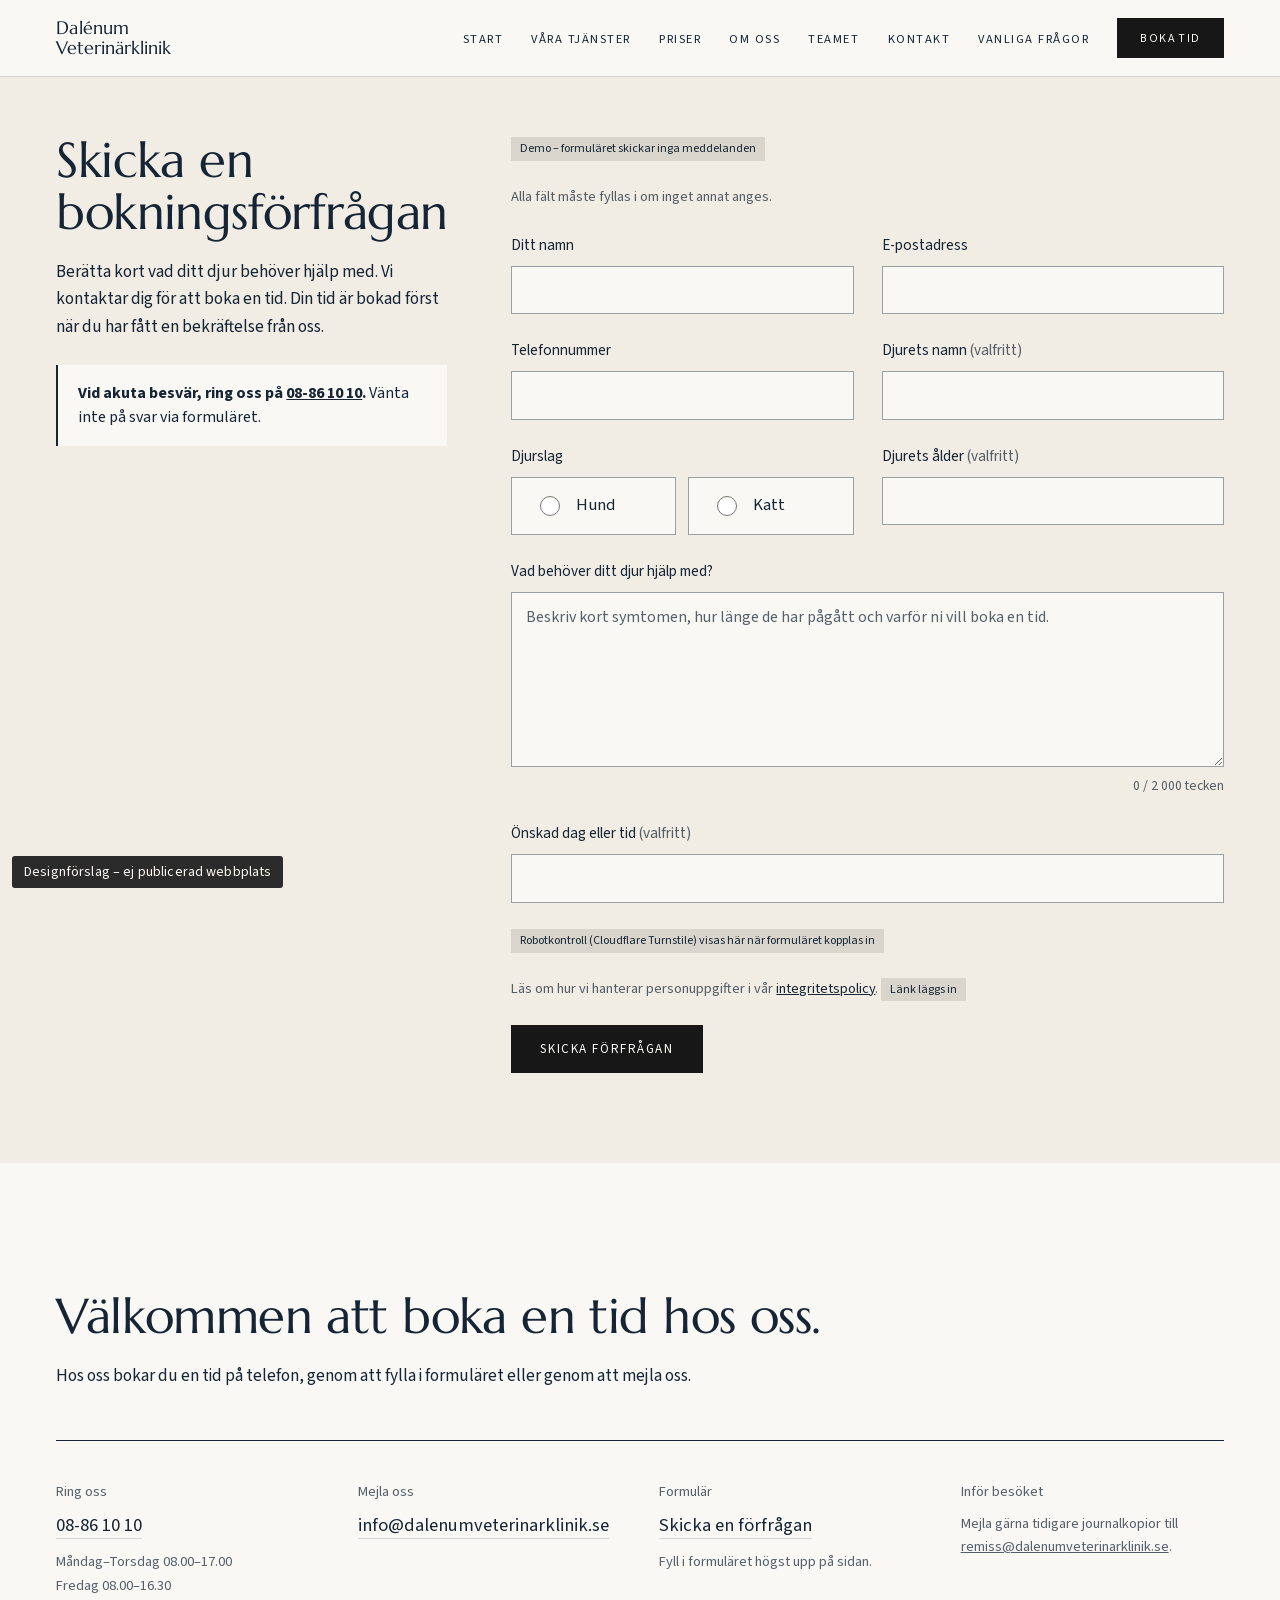
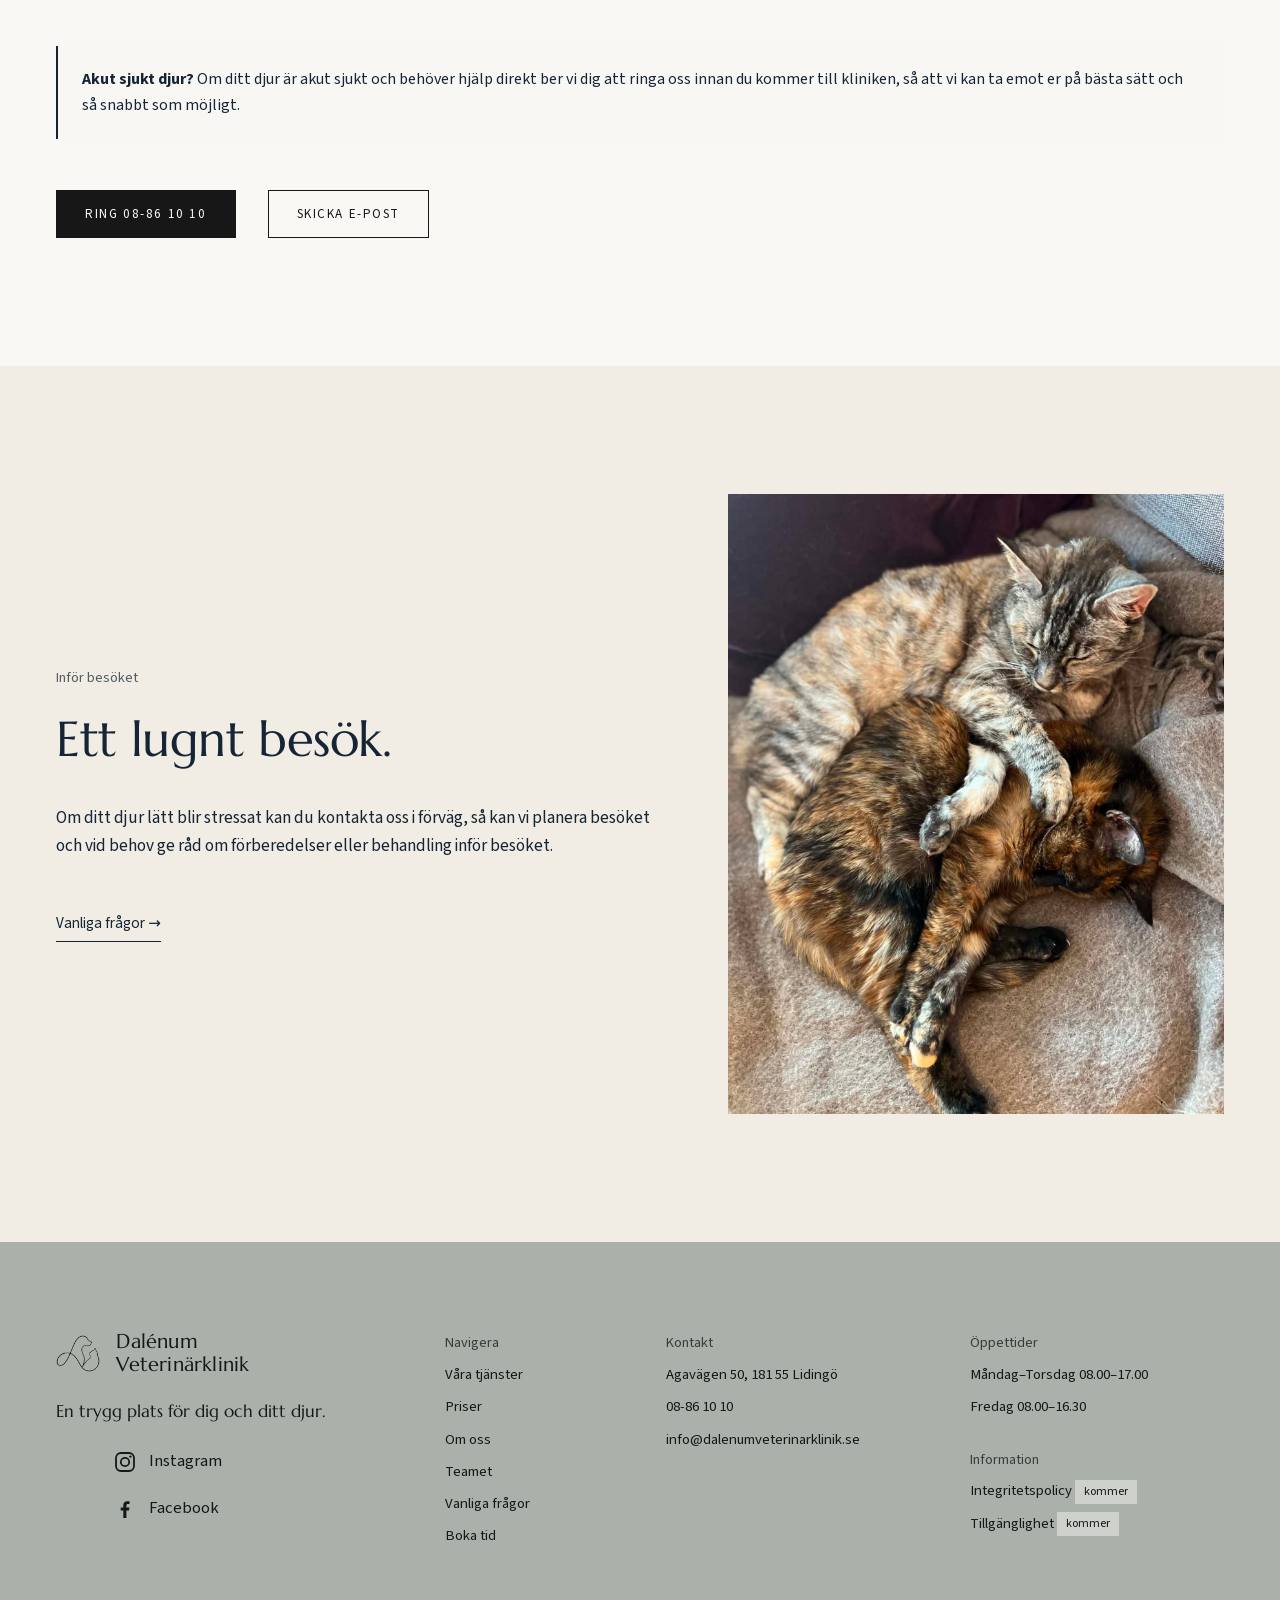
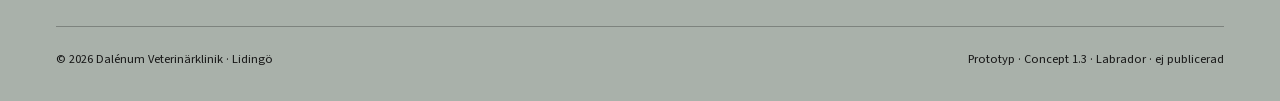
==== commit 9df899ac: "Vanliga frågor i menyn, Google-omdömen, FAQ-sida, ny favicon (HTML)" ====
--- a/bokning.html
+++ b/bokning.html
@@ -7,7 +7,9 @@
 <meta name="description" content="Boka tid hos Dalénum Veterinärklinik på telefon 08-86 10 10, via formuläret eller via e-post.">
 <meta name="robots" content="noindex, nofollow">
 <meta name="theme-color" content="#FAF8F4">
-<link rel="icon" href="assets/bilder/webbplats/Deloverskrift-kopia.png">
+<link rel="icon" href="assets/favicon/favicon.ico" sizes="32x32">
+<link rel="icon" href="assets/favicon/favicon.svg" type="image/svg+xml">
+<link rel="apple-touch-icon" href="assets/favicon/apple-touch-icon.png">
 <link rel="stylesheet" href="assets/css/dalenum-tokens.css">
 <link rel="stylesheet" href="assets/css/site.css">
 </head>
@@ -33,6 +35,7 @@
         <li><a href="om-oss.html">Om oss</a></li>
         <li><a href="team.html">Teamet</a></li>
         <li><a href="kontakt.html">Kontakt</a></li>
+        <li><a href="faq.html">Vanliga frågor</a></li>
       </ul>
       <a class="btn" href="bokning.html">Boka tid</a>
     </nav>
--- a/assets/css/site.css
+++ b/assets/css/site.css
@@ -280,6 +280,8 @@
 .media-split { display: grid; grid-template-columns: 6fr 5fr; gap: clamp(32px, 6vw, 120px); align-items: center; }
 .media-split figure { margin: 0; }
 .media-split img { width: 100%; aspect-ratio: 4 / 5; object-fit: cover; }
+
+.media-split figure.figure--liten img { width: 100%; max-width: 280px; height: auto; aspect-ratio: auto; object-fit: contain; }
 
 
 .faq { border-top: 1px solid var(--ink); }
@@ -447,3 +449,7 @@
 .ph { text-transform: none; letter-spacing: 0; font-size: 0.75rem; }
 .brandmark small { font-family: var(--wordmark); font-size: 1.12rem; }
 @media (max-width: 620px) { .brandmark small { font-size: 0.98rem; } }
+
+
+.footer-claim-block { display: block; }
+.site-footer .social-list { align-items: flex-start; justify-content: flex-start; padding-left: calc(44px + 16px - 3px); }
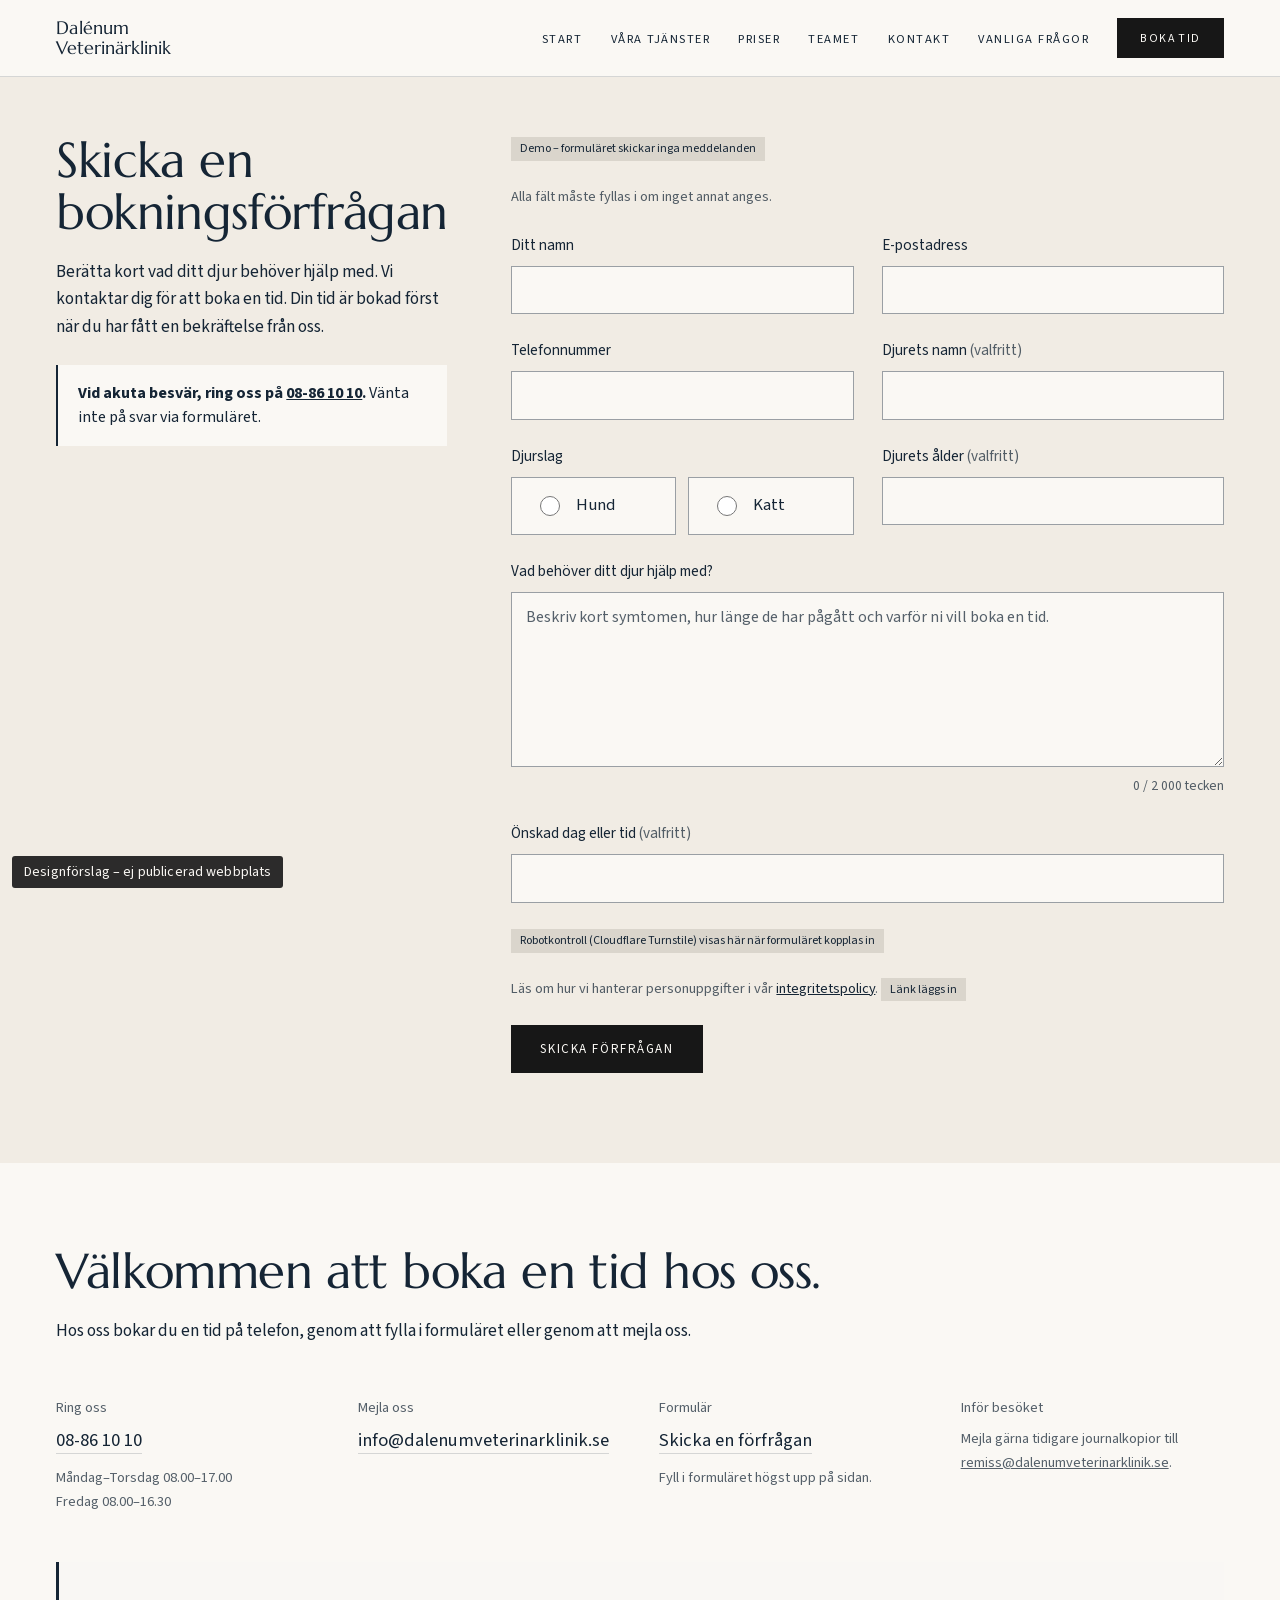
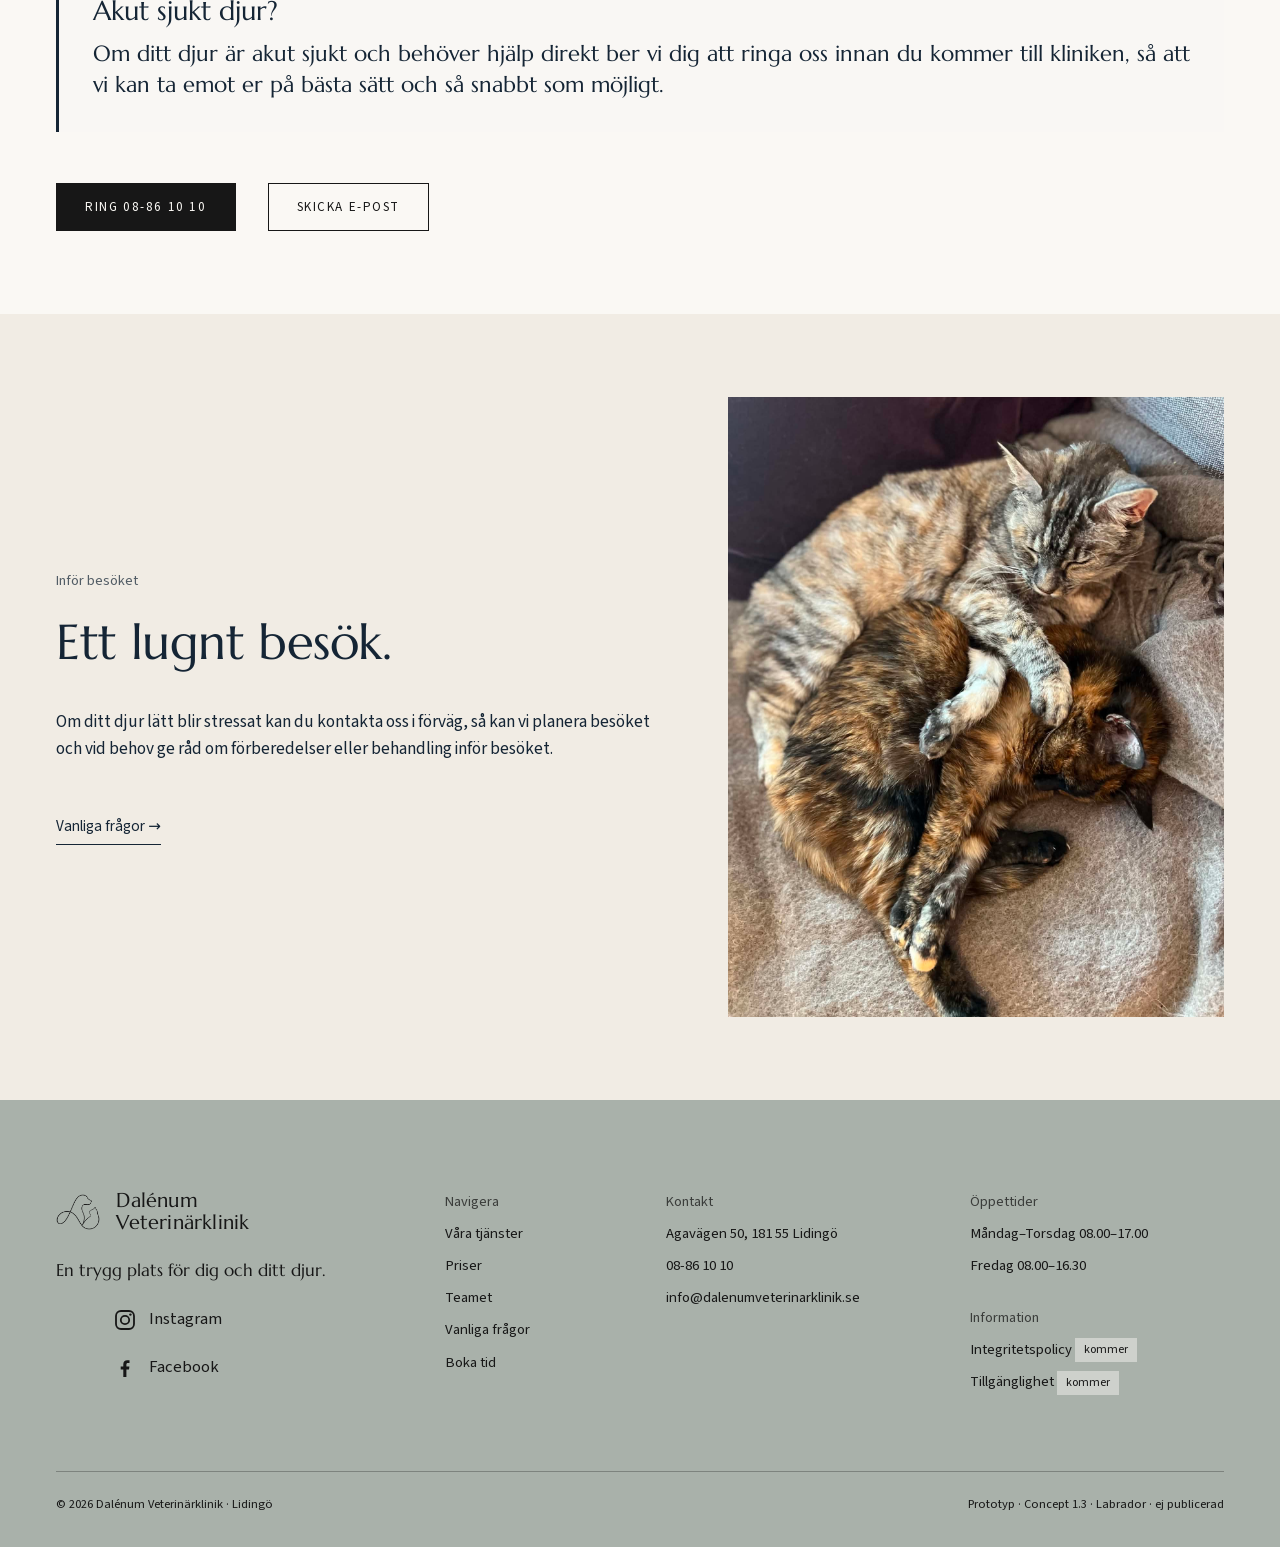
==== commit 63cb8d5a: "Om oss och Teamet sammanslagna till Teamet, fyra exempelplatser" ====
--- a/bokning.html
+++ b/bokning.html
@@ -32,7 +32,6 @@
         <li><a href="index.html">Start</a></li>
         <li><a href="tjanster.html">Våra tjänster</a></li>
         <li><a href="priser.html">Priser</a></li>
-        <li><a href="om-oss.html">Om oss</a></li>
         <li><a href="team.html">Teamet</a></li>
         <li><a href="kontakt.html">Kontakt</a></li>
         <li><a href="faq.html">Vanliga frågor</a></li>
@@ -50,7 +49,6 @@
     <li><a href="index.html">Start</a></li>
     <li><a href="tjanster.html">Våra tjänster</a></li>
     <li><a href="priser.html">Priser</a></li>
-    <li><a href="om-oss.html">Om oss</a></li>
     <li><a href="team.html">Teamet</a></li>
     <li><a href="kontakt.html">Kontakt &amp; hitta hit</a></li>
     <li><a href="faq.html">Vanliga frågor</a></li>
@@ -201,7 +199,6 @@
         <ul>
           <li><a href="tjanster.html">Våra tjänster</a></li>
           <li><a href="priser.html">Priser</a></li>
-          <li><a href="om-oss.html">Om oss</a></li>
           <li><a href="team.html">Teamet</a></li>
           <li><a href="faq.html">Vanliga frågor</a></li>
           <li><a href="bokning.html" aria-current="page">Boka tid</a></li>
--- a/assets/css/site.css
+++ b/assets/css/site.css
@@ -27,7 +27,7 @@
 
   --side: clamp(20px, 4.4vw, 72px);
   --max: 1520px;
-  --section: clamp(80px, 10vw, 160px);
+  --section: clamp(56px, 6.5vw, 104px);
   --line: rgba(var(--ink-rgb), 0.16);
   --muted: rgba(var(--ink-rgb), 0.72);
   --header-h: 76px;
@@ -453,3 +453,76 @@
 
 .footer-claim-block { display: block; }
 .site-footer .social-list { align-items: flex-start; justify-content: flex-start; padding-left: calc(44px + 16px - 3px); }
+
+
+/* FAQ-akkordeon: tangentbord och pekskärm */
+.faq summary { min-height: 48px; align-items: center; }
+.faq summary::after { flex: none; width: 1.4rem; text-align: center; }
+.faq summary:hover { text-decoration: underline; text-decoration-thickness: 1px; text-underline-offset: 0.2em; }
+.faq summary:focus-visible { outline: 2px solid var(--charcoal); outline-offset: 4px; }
+.faq .answer a { color: inherit; }
+
+/* Hjälptext för skärmläsare */
+.visually-hidden { position: absolute !important; width: 1px; height: 1px; padding: 0; margin: -1px; overflow: hidden; clip: rect(0 0 0 0); white-space: nowrap; border: 0; }
+
+/* Omdömen från Google – statiskt urval, ingen automatisk växling */
+.reviews { list-style: none; margin: 0; padding: 0; display: grid; grid-template-columns: repeat(4, minmax(0, 1fr)); gap: clamp(16px, 1.6vw, 24px); }
+.review figure { margin: 0; height: 100%; display: flex; flex-direction: column; gap: 20px; padding: clamp(24px, 2.4vw, 36px); background: var(--paper); border-top: 1px solid var(--ink); }
+.review__stars { margin: 0; display: flex; gap: 3px; color: var(--ink); }
+.review blockquote { margin: 0; flex: 1; }
+.review blockquote p { margin: 0; font-family: var(--serif); font-size: clamp(1.1rem, 1.3vw, 1.25rem); line-height: 1.45; color: var(--ink); }
+.review blockquote p::before { content: "”"; }
+.review blockquote p::after { content: "”"; }
+.review figcaption { font-family: var(--sans); font-size: 0.95rem; color: var(--ink); line-height: 1.4; }
+.review figcaption span { display: block; color: var(--muted); font-size: 0.9rem; }
+.reviews-foot { margin-top: clamp(28px, 3.5vw, 44px); display: flex; flex-wrap: wrap; align-items: baseline; justify-content: space-between; gap: 16px 32px; }
+.reviews-foot .small { margin: 0; font-size: 0.9rem; color: var(--muted); max-width: 40rem; }
+.reviews-foot .link-arrow:focus-visible, .faq-teaser .link-arrow:focus-visible { outline: 2px solid var(--charcoal); outline-offset: 4px; }
+@media (max-width: 1100px) { .reviews { grid-template-columns: repeat(2, minmax(0, 1fr)); } }
+@media (max-width: 620px) { .reviews { grid-template-columns: minmax(0, 1fr); } }
+
+/* Hänvisning till vanliga frågor på startsidan */
+.faq-teaser .actions { margin-top: clamp(24px, 3vw, 36px); }
+
+/* Unterseiten: kompakterer Übergang Kopf -> erster Abschnitt (Entwurf 02.11.2026) */
+.page-head { padding-bottom: clamp(28px, 3.5vw, 48px); }
+.page-head .actions { margin-top: clamp(24px, 2.6vw, 36px); }
+.page-head + .section { padding-top: clamp(40px, 4.4vw, 64px); }
+.page-head + .section .contact-grid { border-top: 0; padding-top: 0; }
+
+/* Startseite: weißer Nebel, Fotohintergrund nach links weitergeführt (Entwurf 02.11.2026) */
+.hero-lab__stage { --dog: 52%; --white: 34%; --clear: 58%; background: #FFFFFF; }
+.hero-lab__dog { width: var(--dog);
+  -webkit-mask-image: linear-gradient(90deg, transparent 0, #000 22%); mask-image: linear-gradient(90deg, transparent 0, #000 22%); }
+.hero-lab__stage::before { content: ""; position: absolute; top: -40px; bottom: -40px; right: var(--dog); width: calc(var(--dog) + 40px); pointer-events: none;
+  background: #1c1c1c url("../bilder/webbplats/IMG_2534-start.jpg") 50% 20% / cover no-repeat; transform: scaleX(-1); transform-origin: 100% 50%;
+  filter: grayscale(1) blur(28px) brightness(0.85); }
+.hero-lab__stage::after { inset: 0; background: linear-gradient(90deg, #FFFFFF 0%, #FFFFFF var(--white), rgba(255, 255, 255, 0.6) calc(var(--white) + (var(--clear) - var(--white)) * 0.35), rgba(255, 255, 255, 0.18) calc(var(--white) + (var(--clear) - var(--white)) * 0.7), rgba(255, 255, 255, 0) var(--clear)); }
+@media (max-width: 900px) {
+  .hero-lab__stage { --dog: 57%; --white: 36%; --clear: 54%; }
+  .hero-lab__dog { object-position: 50% 18%; }
+  .hero-lab__logo.lockup { left: 0; width: 43%; flex-direction: column; align-items: center; gap: clamp(8px, 1.6vw, 14px); text-align: center; }
+  .hero-lab__logo.lockup img { width: clamp(84px, 16vw, 140px); }
+  .hero-lab__logo.lockup .wordmark { font-size: clamp(1rem, 3.2vw, 1.6rem); }
+}
+@media (max-width: 620px) {
+  .hero-lab__stage { aspect-ratio: 4 / 3; --white: 38%; --clear: 56%; }
+  .hero-lab__logo.lockup img { width: min(112px, 27vw); }
+  .hero-lab__logo.lockup .wordmark { font-size: clamp(1rem, 4.6vw, 1.3rem); }
+}
+
+/* Startseite: Foto Christin & Michelle kleiner unter dem Text (Entwurf 02.11.2026) */
+.greeting--duo-under .wrap { grid-template-columns: minmax(0, 1fr); }
+.greeting--duo-under .duo { position: static; max-width: 440px; margin-top: clamp(32px, 3.5vw, 48px); }
+@media (max-width: 620px) { .greeting--duo-under .duo { max-width: none; } }
+
+/* Startseite: neue Reihenfolge (Entwurf 02.11.2026) */
+.more { gap: clamp(20px, 3vw, 40px); flex-wrap: wrap; }
+.faq-teaser__list { margin-top: clamp(28px, 3.5vw, 48px); }
+
+/* Kontakt: Formular unter dem Kopf, Kontaktdaten danach ohne Linie (Entwurf 02.11.2026) */
+.bf-section + .section .contact-grid { border-top: 0; padding-top: 0; }
+
+/* Akut-Hinweis größer und auffälliger (Boka tid, Kontakt, Startseite) (Entwurf 02.11.2026) */
+.emergency { font-family: var(--serif); font-size: clamp(1.2rem, 1.7vw, 1.55rem); line-height: 1.45; padding: clamp(22px, 2.4vw, 32px) clamp(22px, 2.6vw, 36px); border-left-width: 3px; }
+.emergency strong { display: block; margin-bottom: 6px; font-weight: 400; font-size: 1.25em; }
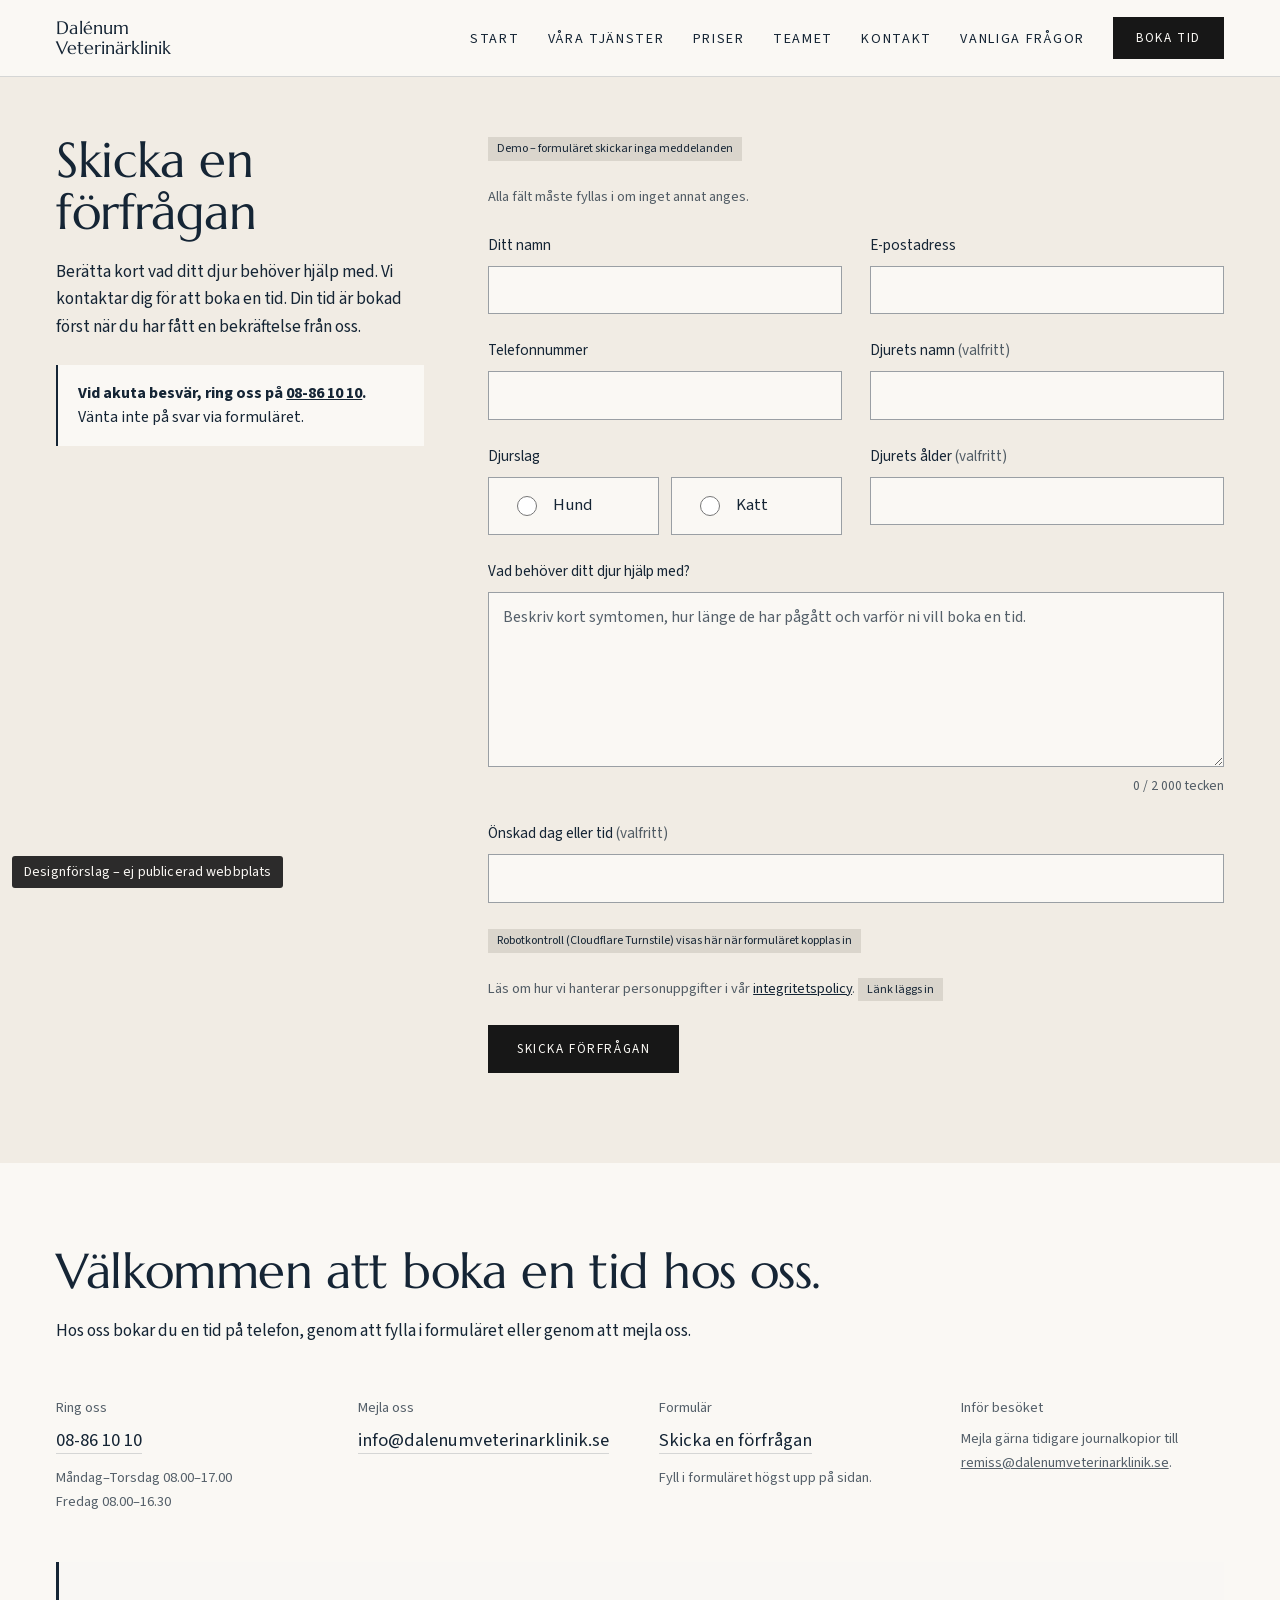
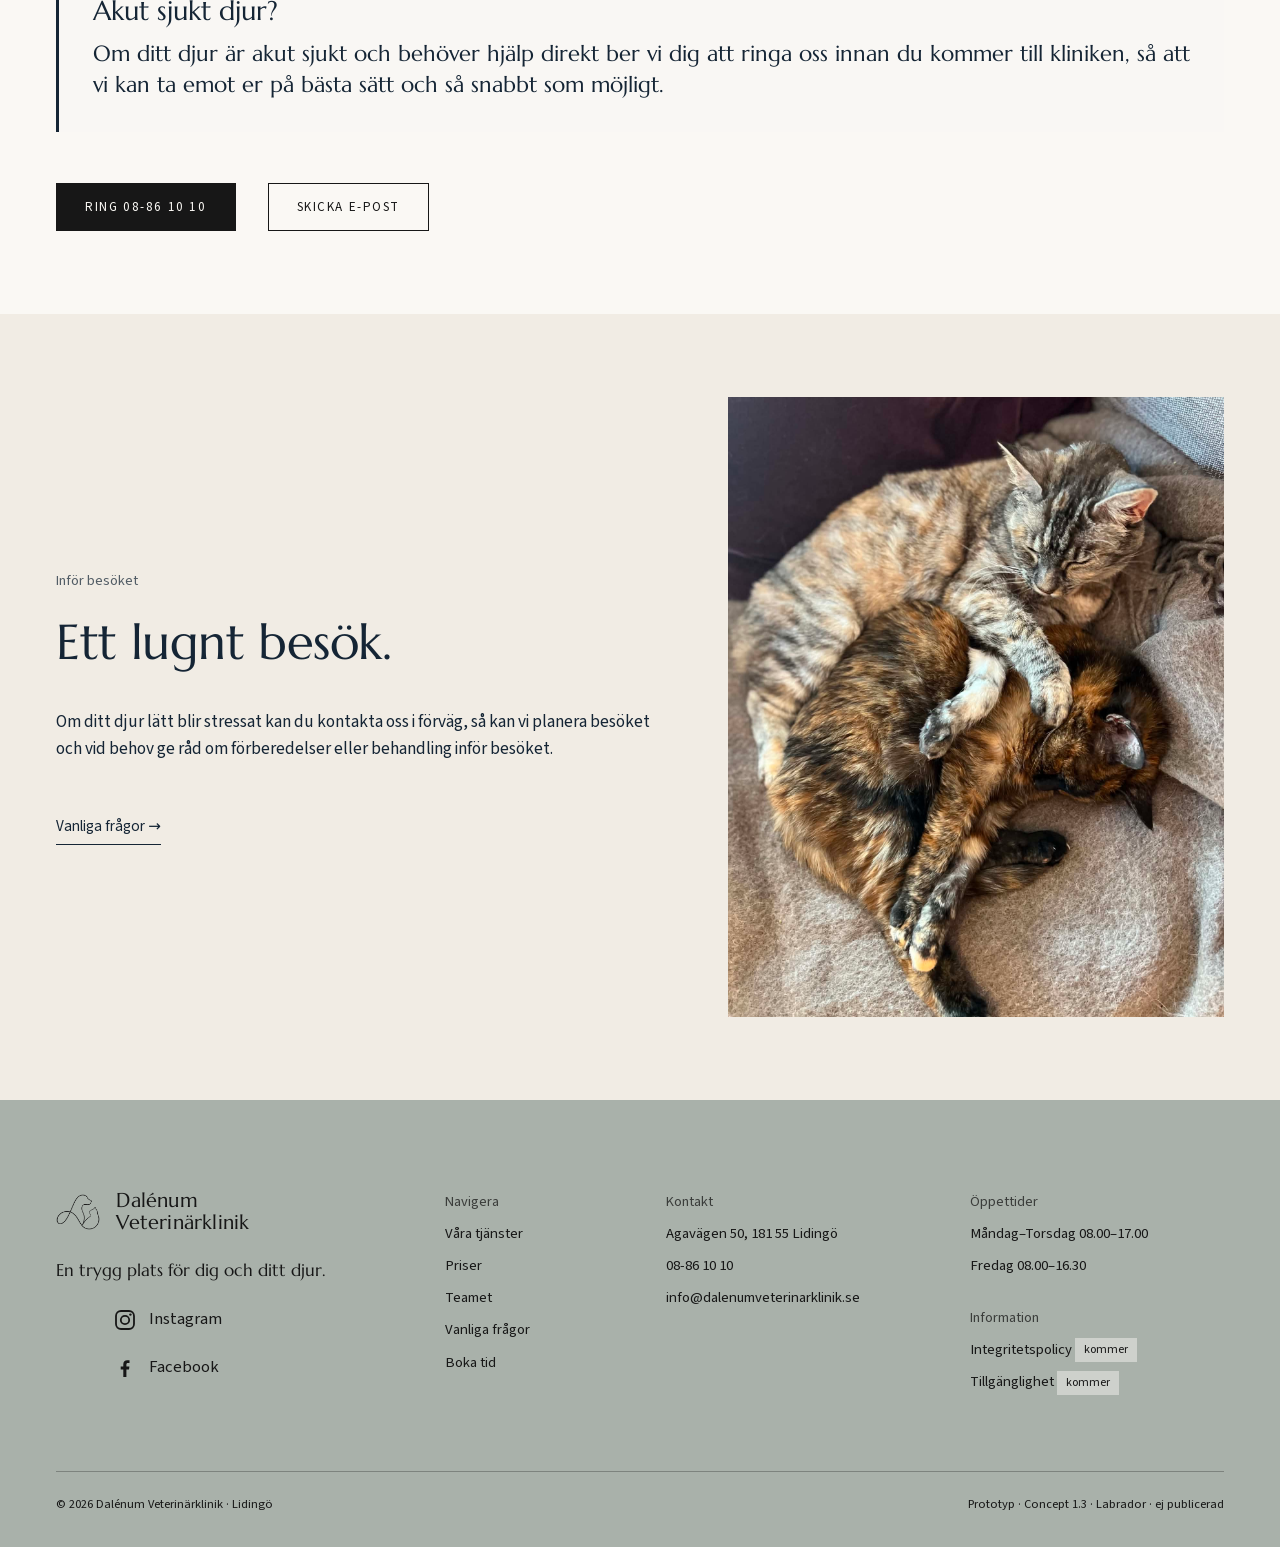
==== commit e0e5526e: "Boka tid: samma rubrik som Kontakt (Skicka en förfrågan)" ====
--- a/bokning.html
+++ b/bokning.html
@@ -64,7 +64,7 @@
     <link rel="stylesheet" href="assets/css/bokning.css">
     <div class="wrap bf-layout">
       <div class="bf-intro">
-        <h1 id="formular-rubrik" class="h-l">Skicka en bokningsförfrågan</h1>
+        <h1 id="formular-rubrik" class="h-l">Skicka en förfrågan</h1>
         <p class="lead">Berätta kort vad ditt djur behöver hjälp med. Vi kontaktar dig för att boka en tid. Din tid är bokad först när du har fått en bekräftelse från oss.</p>
         <p class="bf-akut"><strong>Vid akuta besvär, ring oss på <a href="#" data-forslag-av aria-disabled="true" title="Avstängt i designförslaget">08-86 10 10</a>.</strong> Vänta inte på svar via formuläret.</p>
       </div>
--- a/assets/css/site.css
+++ b/assets/css/site.css
@@ -526,3 +526,9 @@
 /* Akut-Hinweis größer und auffälliger (Boka tid, Kontakt, Startseite) (Entwurf 02.11.2026) */
 .emergency { font-family: var(--serif); font-size: clamp(1.2rem, 1.7vw, 1.55rem); line-height: 1.45; padding: clamp(22px, 2.4vw, 32px) clamp(22px, 2.6vw, 36px); border-left-width: 3px; }
 .emergency strong { display: block; margin-bottom: 6px; font-weight: 400; font-size: 1.25em; }
+/* Startsida: brevet över hela bredden */
+.greeting--duo-under .letter { max-width: none; font-size: clamp(1.05rem, 1.3vw, 1.25rem); }
+.greeting--duo-under .letter p:first-child { font-size: clamp(1.4rem, 2.2vw, 2rem); }
+/* Navigation: något större text */
+.nav a:not(.btn) { font-size: 0.88rem; }
+.nav .btn, .header-actions .btn { font-size: 0.82rem; }
